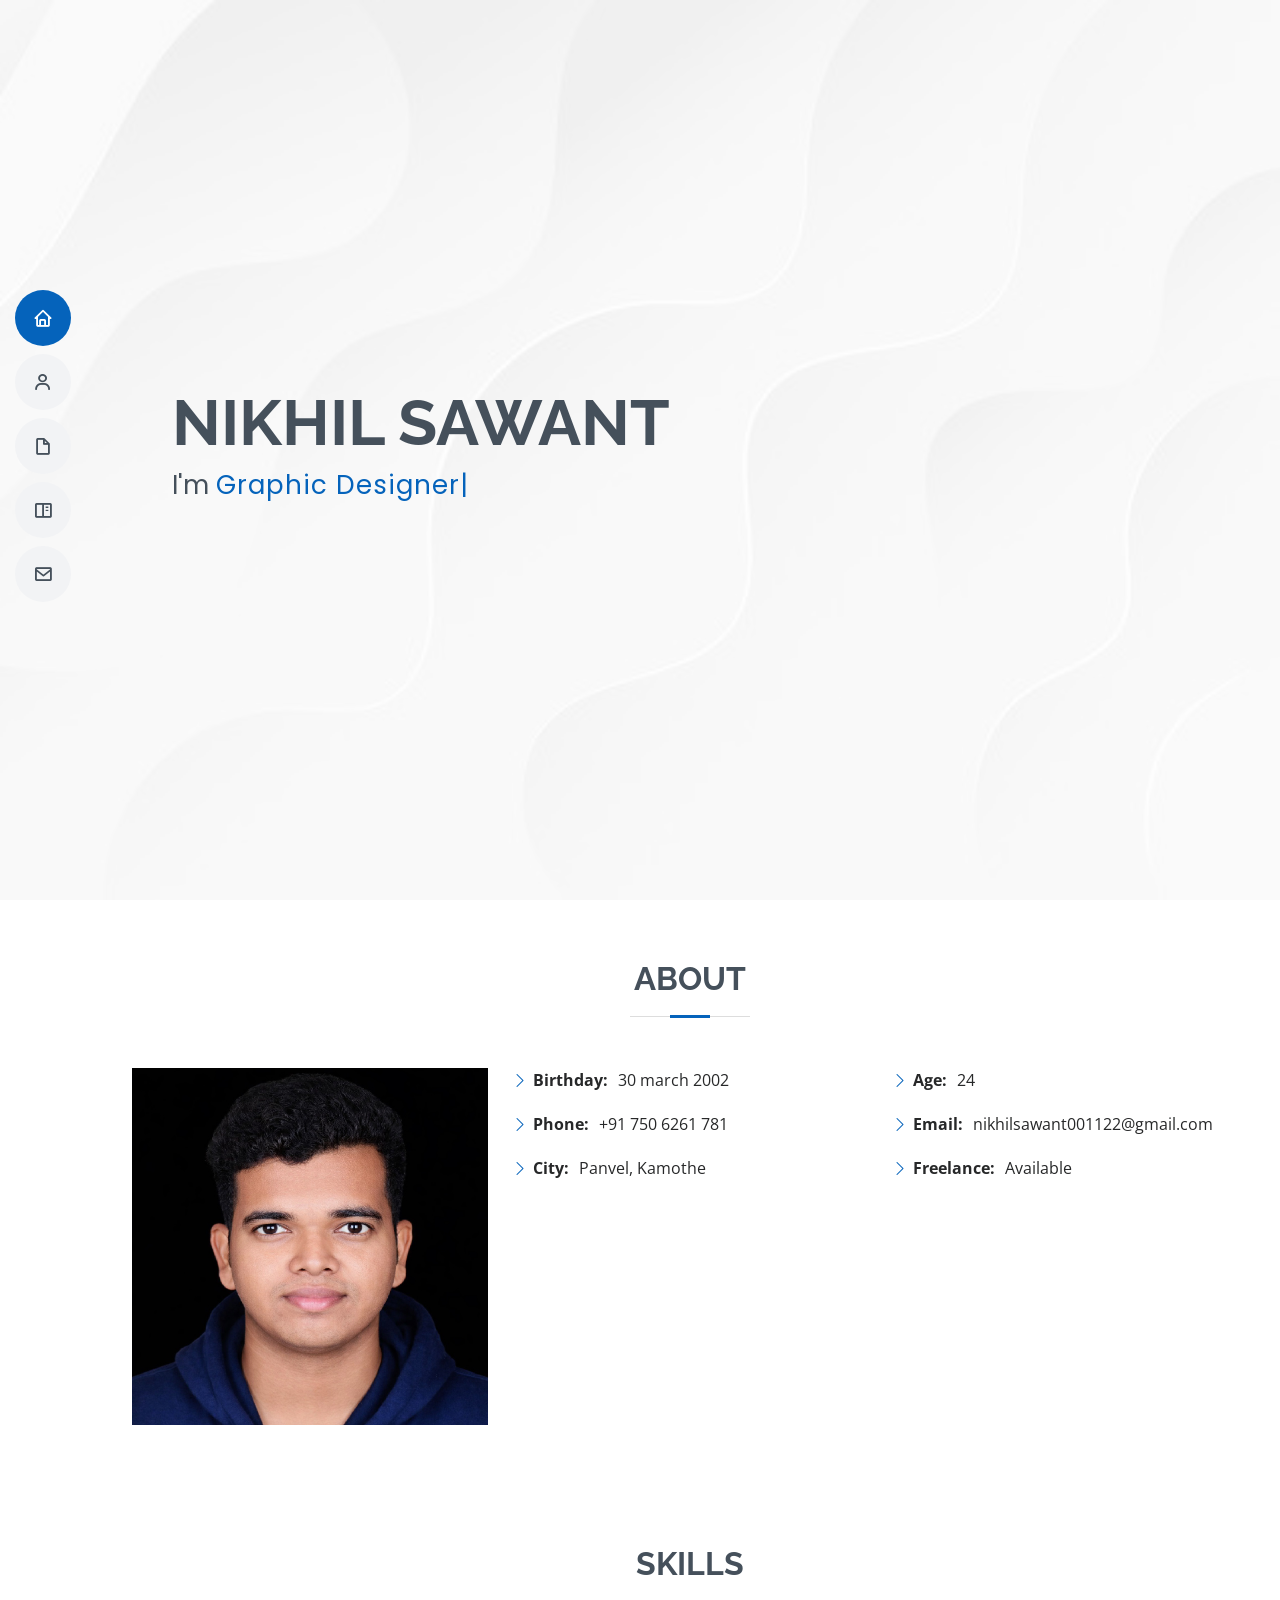
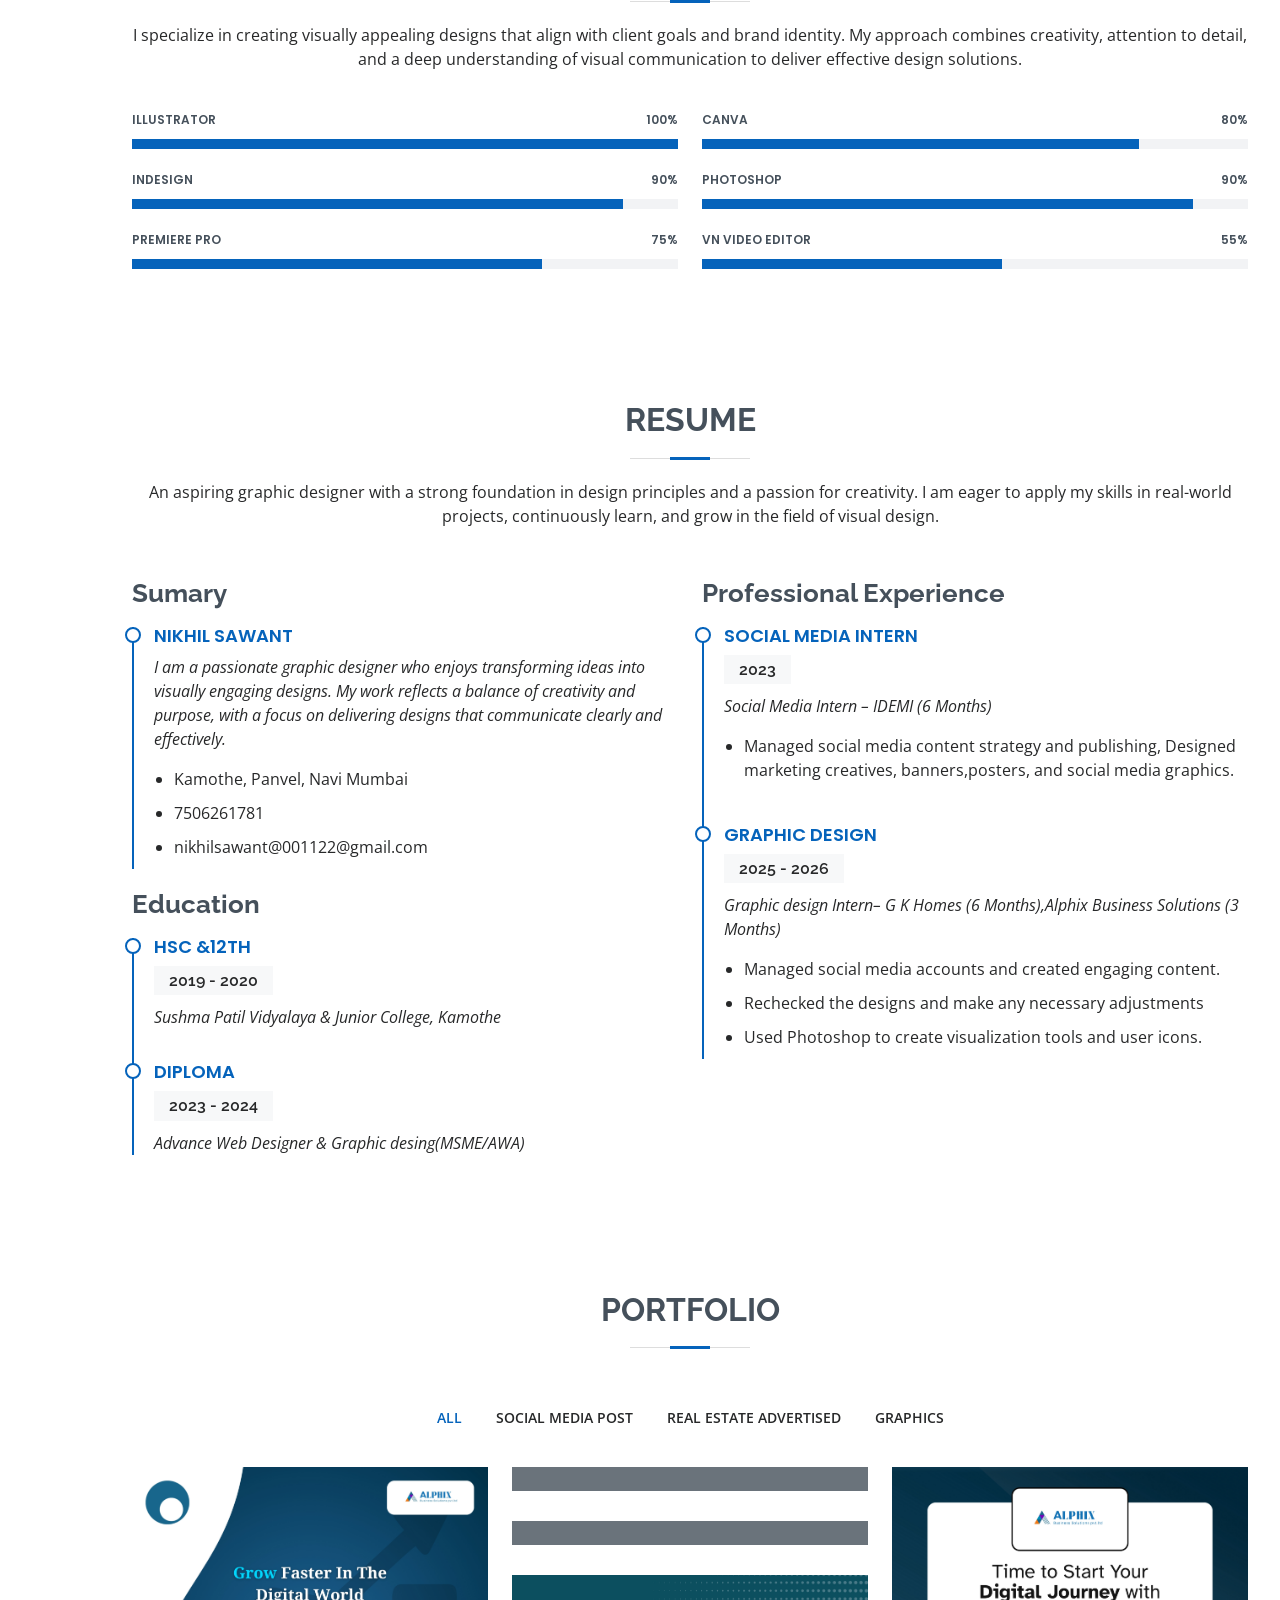
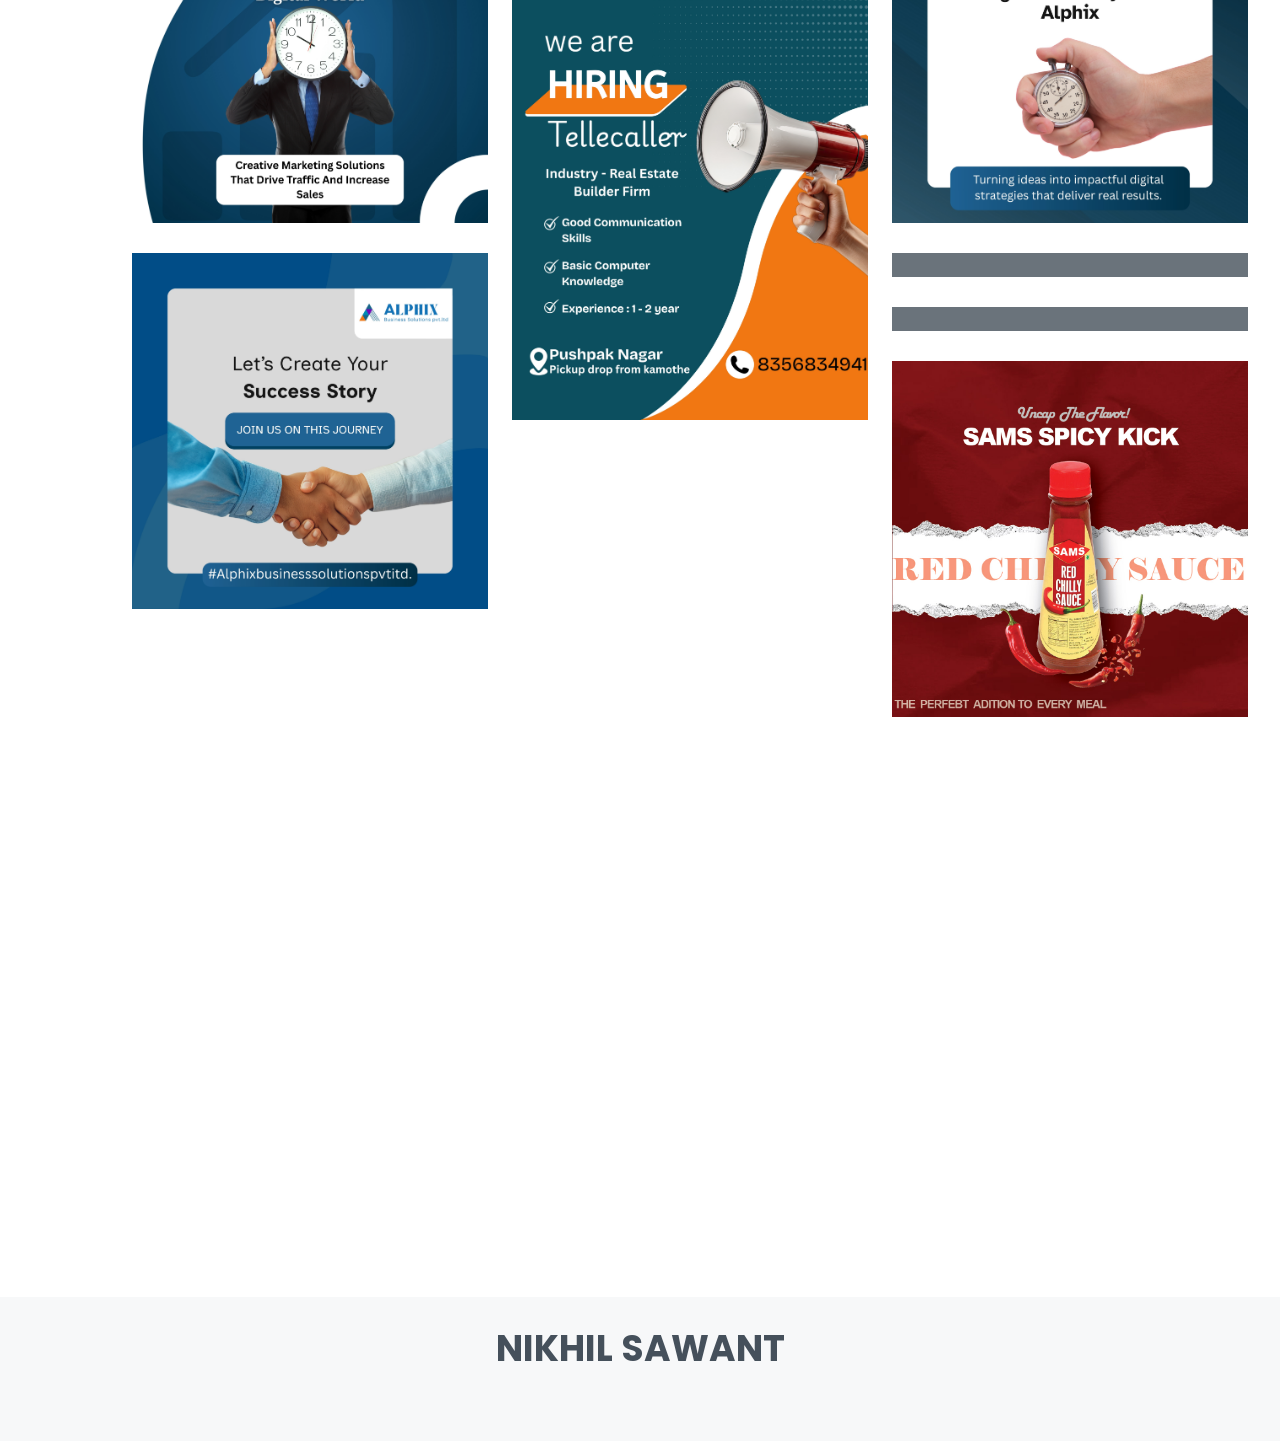
==== index.html @ 15b5108e "Initial commit via Netlify" ====
<!DOCTYPE html>
<html lang="en">

<head>
  <meta charset="utf-8">
  <meta content="width=device-width, initial-scale=1.0" name="viewport">

  <title>MyResume</title>
  <meta content="" name="description">
  <meta content="" name="keywords">

  <!-- Favicons -->
  <link href="assets/img/images (1).png" rel="icon">
  <link href="assets/img/images (1).png" rel="apple-touch-icon">

  <!-- Google Fonts -->
  <link href="https://fonts.googleapis.com/css?family=Open+Sans:300,300i,400,400i,600,600i,700,700i|Raleway:300,300i,400,400i,500,500i,600,600i,700,700i|Poppins:300,300i,400,400i,500,500i,600,600i,700,700i" rel="stylesheet">

  <!-- Vendor CSS Files -->
  <link href="assets/vendor/aos/aos.css" rel="stylesheet">
  <link href="assets/vendor/bootstrap/css/bootstrap.min.css" rel="stylesheet">
  <link href="assets/vendor/bootstrap-icons/bootstrap-icons.css" rel="stylesheet">
  <link href="assets/vendor/boxicons/css/boxicons.min.css" rel="stylesheet">
  <link href="assets/vendor/glightbox/css/glightbox.min.css" rel="stylesheet">
  <link href="assets/vendor/swiper/swiper-bundle.min.css" rel="stylesheet">

  <!-- Template Main CSS File -->
  <link href="assets/css/style.css" rel="stylesheet">

  <!-- =======================================================
  * Template Name: MyResume
  * Updated: Mar 10 2023 with Bootstrap v5.2.3
  * Template URL: https://bootstrapmade.com/free-html-bootstrap-template-my-resume/
  * Author: BootstrapMade.com
  * License: https://bootstrapmade.com/license/
  ======================================================== -->
</head>

<body>

  <!-- ======= Mobile nav toggle button ======= -->
  <!-- <button type="button" class="mobile-nav-toggle d-xl-none"><i class="bi bi-list mobile-nav-toggle"></i></button> -->
  <i class="bi bi-list mobile-nav-toggle d-lg-none"></i>
  <!-- ======= Header ======= -->
  <header id="header" class="d-flex flex-column justify-content-center">

    <nav id="navbar" class="navbar nav-menu">
      <ul>
        <li><a href="#hero" class="nav-link scrollto active"><i class="bx bx-home"></i> <span>Home</span></a></li>
        <li><a href="#about" class="nav-link scrollto"><i class="bx bx-user"></i> <span>About</span></a></li>
        <li><a href="#resume" class="nav-link scrollto"><i class="bx bx-file-blank"></i> <span>Resume</span></a></li>
        <li><a href="#portfolio" class="nav-link scrollto"><i class="bx bx-book-content"></i> <span>Portfolio</span></a></li>
        <!--li><a href="#services" class="nav-link scrollto"><i class="bx bx-server"></i> <span>Services</span></a></li-->
        <li><a href="#contact" class="nav-link scrollto"><i class="bx bx-envelope"></i> <span>Contact</span></a></li>
      </ul>
    </nav><!-- .nav-menu -->

  </header><!-- End Header -->

  <!-- ======= Hero Section ======= -->
  <section id="hero" class="d-flex flex-column justify-content-center">
    <div class="container" data-aos="zoom-in" data-aos-delay="100">
      <h1>NIKHIL SAWANT</h1>
      <p>I'm <span class="typed" data-typed-items="Graphic Designer,Freelancer,"></span></p>
      <!--div class="social-links">
        <a href="#" class="twitter"><i class="bx bxl-twitter"></i></a>
        <a href="#" class="facebook"><i class="bx bxl-facebook"></i></a>
        <a href="#" class="instagram"><i class="bx bxl-instagram"></i></a>
        <a href="#" class="google-plus"><i class="bx bxl-skype"></i></a>
        <a href="#" class="linkedin"><i class="bx bxl-linkedin"></i></a>
      </div-->
    </div>
  </section><!-- End Hero -->

  <main id="main">











    <!-- ======= About Section ======= -->
    <section id="about" class="about">
      <div class="container" data-aos="fade-up">

        <div class="section-title">
          <h2>About</h2>
          <!--p>Magnam dolores commodi suscipit. Necessitatibus eius consequatur ex aliquid fuga eum quidem. Sit sint consectetur velit. Quisquam quos quisquam cupiditate. Et nemo qui impedit suscipit alias ea. Quia fugiat sit in iste officiis commodi quidem hic quas.</p-->
        </div>

        <div class="row">
          <div class="col-lg-4">
            <img src="assets/img/profile_img-01.jpg" class="img-fluid" alt="">
          </div>
          <div class="col-lg-8 pt-4 pt-lg-0 content">
            <!--h3>UI/UX Designer &amp; Web Developer.</h3-->
            <!--p class="fst-italic">
              Lorem ipsum dolor sit amet, consectetur adipiscing elit, sed do eiusmod tempor incididunt ut labore et dolore
              magna aliqua.
            </p-->
            <div class="row">
              <div class="col-lg-6">
                <ul>
                  <li><i class="bi bi-chevron-right"></i> <strong>Birthday:</strong> <span>30 march 2002</span></li>
                  <!--li><i class="bi bi-chevron-right"></i> <strong>Website:</strong> <span>www.example.com</span></li-->
                  <li><i class="bi bi-chevron-right"></i> <strong>Phone:</strong> <span>+91 750 6261 781</span></li>
                  <li><i class="bi bi-chevron-right"></i> <strong>City:</strong> <span>Panvel, Kamothe</span></li>
                </ul>
              </div>
              <div class="col-lg-6">
                <ul>
                  <li><i class="bi bi-chevron-right"></i> <strong>Age:</strong> <span>24</span></li>
                  <!--li><i class="bi bi-chevron-right"></i> <strong>Degree:</strong> <span>Master</span></li-->
                  <li><i class="bi bi-chevron-right"></i> <strong>Email:</strong> <span>nikhilsawant001122@gmail.com</span></li>
                  <li><i class="bi bi-chevron-right"></i> <strong>Freelance:</strong> <span>Available</span></li>
                </ul>
              </div>
            </div>
            <!--p>
              Officiis eligendi itaque labore et dolorum mollitia officiis optio vero. Quisquam sunt adipisci omnis et ut. Nulla accusantium dolor incidunt officia tempore. Et eius omnis.
              Cupiditate ut dicta maxime officiis quidem quia. Sed et consectetur qui quia repellendus itaque neque. Aliquid amet quidem ut quaerat cupiditate. Ab et eum qui repellendus omnis culpa magni laudantium dolores.
            </p-->
          </div>
        </div>

      </div>
    </section><!-- End About Section -->









    <!-- ======= Facts Section ======= -->
    <!--section id="facts" class="facts">
      <div class="container" data-aos="fade-up">

        <div class="section-title">
          <h2>Facts</h2>
          <p>Magnam dolores commodi suscipit. Necessitatibus eius consequatur ex aliquid fuga eum quidem. Sit sint consectetur velit. Quisquam quos quisquam cupiditate. Et nemo qui impedit suscipit alias ea. Quia fugiat sit in iste officiis commodi quidem hic quas.</p>
        </div>

        <div class="row">

          <div class="col-lg-3 col-md-6">
            <div class="count-box">
              <i class="bi bi-emoji-smile"></i>
              <span data-purecounter-start="0" data-purecounter-end="232" data-purecounter-duration="1" class="purecounter"></span>
              <p>Happy Clients</p>
            </div>
          </div>

          <div class="col-lg-3 col-md-6 mt-5 mt-md-0">
            <div class="count-box">
              <i class="bi bi-journal-richtext"></i>
              <span data-purecounter-start="0" data-purecounter-end="521" data-purecounter-duration="1" class="purecounter"></span>
              <p>Projects</p>
            </div>
          </div>

          <div class="col-lg-3 col-md-6 mt-5 mt-lg-0">
            <div class="count-box">
              <i class="bi bi-headset"></i>
              <span data-purecounter-start="0" data-purecounter-end="1463" data-purecounter-duration="1" class="purecounter"></span>
              <p>Hours Of Support</p>
            </div>
          </div>

          <div class="col-lg-3 col-md-6 mt-5 mt-lg-0">
            <div class="count-box">
              <i class="bi bi-award"></i>
              <span data-purecounter-start="0" data-purecounter-end="25" data-purecounter-duration="1" class="purecounter"></span>
              <p>Awards</p>
            </div>
          </div>

        </div>

      </div>
    </section--><!-- End Facts Section -->












    <!-- ======= Skills Section ======= -->
    <section id="skills" class="skills section-bg">
      <div class="container" data-aos="fade-up">

        <div class="section-title">
          <h2>Skills</h2>
          <p>I specialize in creating visually appealing designs that align with client goals and brand identity. My approach combines creativity, attention to detail, and a deep understanding of visual communication to deliver effective design solutions.</p>
        </div>

        <div class="row skills-content">

          <div class="col-lg-6">

            <div class="progress">
              <span class="skill">Illustrator <i class="val">100%</i></span>
              <div class="progress-bar-wrap">
                <div class="progress-bar" role="progressbar" aria-valuenow="100" aria-valuemin="0" aria-valuemax="100"></div>
              </div>
            </div>

            <div class="progress">
              <span class="skill">indesign<i class="val">90%</i></span>
              <div class="progress-bar-wrap">
                <div class="progress-bar" role="progressbar" aria-valuenow="90" aria-valuemin="0" aria-valuemax="100"></div>
              </div>
            </div>

            <div class="progress">
              <span class="skill">premiere pro <i class="val">75%</i></span>
              <div class="progress-bar-wrap">
                <div class="progress-bar" role="progressbar" aria-valuenow="75" aria-valuemin="0" aria-valuemax="100"></div>
              </div>
            </div>

          </div>

          <div class="col-lg-6">

            <div class="progress">
              <span class="skill">Canva <i class="val">80%</i></span>
              <div class="progress-bar-wrap">
                <div class="progress-bar" role="progressbar" aria-valuenow="80" aria-valuemin="0" aria-valuemax="100"></div>
              </div>
            </div>

            <div class="progress">
              <span class="skill">Photoshop <i class="val">90%</i></span>
              <div class="progress-bar-wrap">
                <div class="progress-bar" role="progressbar" aria-valuenow="90" aria-valuemin="0" aria-valuemax="100"></div>
              </div>
            </div>

            <div class="progress">
              <span class="skill">VN Video editor <i class="val">55%</i></span>
              <div class="progress-bar-wrap">
                <div class="progress-bar" role="progressbar" aria-valuenow="55" aria-valuemin="0" aria-valuemax="100"></div>
              </div>
            </div>

          </div>

        </div>

      </div>
    </section><!-- End Skills Section -->












    <!-- ======= Resume Section ======= -->
    <section id="resume" class="resume">
      <div class="container" data-aos="fade-up">

        <div class="section-title">
          <h2>Resume</h2>
          <p>An aspiring graphic designer with a strong foundation in design principles and a passion for creativity. I am eager to apply my skills in real-world projects, continuously learn, and grow in the field of visual design.</p>
        </div>

        <div class="row">
          <div class="col-lg-6">
            <h3 class="resume-title">Sumary</h3>
            <div class="resume-item pb-0">
              <h4>Nikhil Sawant</h4>
              <p><em>I am a passionate graphic designer who enjoys transforming ideas into visually engaging designs. My work reflects a balance of creativity and purpose, with a focus on delivering designs that communicate clearly and effectively.</em></p>
              <ul>
                <li>Kamothe, Panvel, Navi Mumbai</li>
                <li>7506261781</li>
                <li>nikhilsawant@001122@gmail.com</li>
              </ul>
            </div>

            <h3 class="resume-title">Education</h3>
            <div class="resume-item">
              <h4>HSC &amp;12th</h4>
              <h5>2019 - 2020</h5>
              <p><em> Sushma Patil Vidyalaya & Junior College, Kamothe</em></p>
                          </div>
            <div class="resume-item">
              <h4>Diploma </h4>
              <h5>2023 - 2024</h5>
              <p><em>Advance Web Designer & Graphic desing(MSME/AWA)</em></p>
              
            </div>
          </div>


          <div class="col-lg-6">
            <h3 class="resume-title">Professional Experience</h3>
            <div class="resume-item">
              <h4>Social Media Intern</h4>
              <h5>2023</h5>
              <p><em>Social Media Intern – IDEMI (6 Months) </em></p>
              <ul>
                <li>Managed social media content strategy and publishing, Designed marketing creatives, banners,posters, and social media graphics.</li>
                
              </ul>
            </div>
            <div class="resume-item">
              <h4>Graphic Design </h4>
              <h5>2025 - 2026</h5>
              <p><em>Graphic design Intern– G K Homes (6 Months),Alphix Business Solutions (3 Months)</em></p>
              <ul>
                <li>Managed social media accounts and created engaging content.</li>
                <li>Rechecked the designs and make any necessary adjustments</li>
                <li>Used Photoshop to create visualization tools and user icons.</li>
                
              </ul>
            </div>
          </div>
        </div>

      </div>
    </section><!-- End Resume Section -->





















    <!-- ======= Portfolio Section ======= -->
    <section id="portfolio" class="portfolio section-bg">
      <div class="container" data-aos="fade-up">

        <div class="section-title">
          <h2>Portfolio</h2>
          <!--p>Magnam dolores commodi suscipit. Necessitatibus eius consequatur ex aliquid fuga eum quidem. Sit sint consectetur velit. Quisquam quos quisquam cupiditate. Et nemo qui impedit suscipit alias ea. Quia fugiat sit in iste officiis commodi quidem hic quas.</p-->
        </div>

        <div class="row">
          <div class="col-lg-12 d-flex justify-content-center" data-aos="fade-up" data-aos-delay="100">
            <ul id="portfolio-flters">
              <li data-filter="*" class="filter-active">All</li>
              <li data-filter=".filter-app">Social Media Post</li>
              <!--App = Social Media Post-->
              <li data-filter=".filter-card">Real Estate Advertised</li>
              <!--Card = Real Estate Advertised-->
              <li data-filter=".filter-web">Graphics</li>
              <!--Web = Graphics-->
            </ul>
          </div>
        </div>

        <div class="row portfolio-container" data-aos="fade-up" data-aos-delay="200">

          <div class="col-lg-4 col-md-6 portfolio-item filter-app">
            <div class="portfolio-wrap">
              <img src="assets/img/portfolio/4.jpg" class="img-fluid" alt="">
              <div class="portfolio-info">
                <h4>Social Media Post</h4>
                <p>Social Media Post</p>
                <div class="portfolio-links">
                  <a href="assets/img/portfolio/4.jpg" data-gallery="portfolioGallery" class="portfolio-lightbox" title="Social Media Post"><i class="bx bx-plus"></i></a>
                  <!--a href="portfolio-details.html" class="portfolio-details-lightbox" data-glightbox="type: external" title="Portfolio Details"><i class="bx bx-link"></i></a-->
                </div>
              </div>
            </div>
          </div>

          <div class="col-lg-4 col-md-6 portfolio-item filter-web">
            <div class="portfolio-wrap">
              <img src="assets/img/portfolio/32.jpg" class="img-fluid" alt="">
              <div class="portfolio-info">
                <h4>Graphics</h4>
                <p>Graphics</p>
                <div class="portfolio-links">
                  <a href="assets/img/portfolio/32.jpg" data-gallery="portfolioGallery" class="portfolio-lightbox" title="Web 3"><i class="bx bx-plus"></i></a>
                  <!--a href="portfolio-details.html" class="portfolio-details-lightbox" data-glightbox="type: external" title="Portfolio Details"><i class="bx bx-link"></i></a-->
                </div>
              </div>
            </div>
          </div>

          <div class="col-lg-4 col-md-6 portfolio-item filter-app">
            <div class="portfolio-wrap">
              <img src="assets/img/portfolio/11.jpg" class="img-fluid" alt="">
              <div class="portfolio-info">
                <h4>Social Media Post</h4>
                <p>Social Media Post</p>
                <div class="portfolio-links">
                  <a href="assets/img/portfolio/11.jpg" data-gallery="portfolioGallery" class="portfolio-lightbox" title="Social Media Post"><i class="bx bx-plus"></i></a>
                  <!--a href="portfolio-details.html" class="portfolio-details-lightbox" data-glightbox="type: external" title="Portfolio Details"><i class="bx bx-link"></i></a-->
                </div>
              </div>
            </div>
          </div>

          <div class="col-lg-4 col-md-6 portfolio-item filter-card">
            <div class="portfolio-wrap">
              <img src="assets/img/portfolio/1.jpg" class="img-fluid" alt="">
              <div class="portfolio-info">
                <h4>Graphics</h4>
                <p>Graphics</p>
                <div class="portfolio-links">
                  <a href="assets/img/portfolio/1.jpg" data-gallery="portfolioGallery" class="portfolio-lightbox" title="Card 2"><i class="bx bx-plus"></i></a>
                  <!--a href="portfolio-details.html" class="portfolio-details-lightbox" data-glightbox="type: external" title="Portfolio Details"><i class="bx bx-link"></i></a-->
                </div>
              </div>
            </div>
          </div>

          <div class="col-lg-4 col-md-6 portfolio-item filter-web">
            <div class="portfolio-wrap">
              <img src="assets/img/portfolio/40.jpg" class="img-fluid" alt="">
              <div class="portfolio-info">
                <h4>Graphics</h4>
                <p>Graphics</p>
                <div class="portfolio-links">
                  <a href="assets/img/portfolio/40.jpg" data-gallery="portfolioGallery" class="portfolio-lightbox" title="Web 2"><i class="bx bx-plus"></i></a>
                  <!--a href="portfolio-details.html" class="portfolio-details-lightbox" data-glightbox="type: external" title="Portfolio Details"><i class="bx bx-link"></i></a-->
                </div>
              </div>
            </div>
          </div>

          <div class="col-lg-4 col-md-6 portfolio-item filter-app">
            <div class="portfolio-wrap">
              <img src="assets/img/portfolio/9.jpg" class="img-fluid" alt="">
              <div class="portfolio-info">
                <h4>Social Media Post</h4>
                <p>Social Media Post</p>
                <div class="portfolio-links">
                  <a href="assets/img/portfolio/9.jpg" data-gallery="portfolioGallery" class="portfolio-lightbox" title="Social Media Post"><i class="bx bx-plus"></i></a>
                  <!--a href="portfolio-details.html" class="portfolio-details-lightbox" data-glightbox="type: external" title="Portfolio Details"><i class="bx bx-link"></i></a-->
                </div>
              </div>
            </div>
          </div>

          <div class="col-lg-4 col-md-6 portfolio-item filter-card">
            <div class="portfolio-wrap">
              <img src="assets/img/portfolio/28.jpg" class="img-fluid" alt="">
              <div class="portfolio-info">
                <h4>Graphics</h4>
                <p>Graphics</p>
                <div class="portfolio-links">
                  <a href="assets/img/portfolio/28.jpg" data-gallery="portfolioGallery" class="portfolio-lightbox" title="Card 1"><i class="bx bx-plus"></i></a>
                  <!--a href="portfolio-details.html" class="portfolio-details-lightbox" data-glightbox="type: external" title="Portfolio Details"><i class="bx bx-link"></i></a-->
                </div>
              </div>
            </div>
          </div>

          <div class="col-lg-4 col-md-6 portfolio-item filter-card">
            <div class="portfolio-wrap">
              <img src="assets/img/portfolio/15.jpg" class="img-fluid" alt="">
              <div class="portfolio-info">
                <h4>Graphics</h4>
                <p>Graphics</p>
                <div class="portfolio-links">
                  <a href="assets/img/portfolio/15.jpg" data-gallery="portfolioGallery" class="portfolio-lightbox" title="Card 3"><i class="bx bx-plus"></i></a>
                  <!--a href="portfolio-details.html" class="portfolio-details-lightbox" data-glightbox="type: external" title="Portfolio Details"><i class="bx bx-link"></i></a-->
                </div>
              </div>
            </div>
          </div>

          <div class="col-lg-4 col-md-6 portfolio-item filter-web">
            <div class="portfolio-wrap">
              <img src="assets/img/portfolio/1-01.jpg" class="img-fluid" alt="">
              <div class="portfolio-info">
                <h4>GraphicsGraphics</h4>
                <p>Graphics</p>
                <div class="portfolio-links">
                  <a href="assets/img/portfolio/1-01.jpg" data-gallery="portfolioGallery" class="portfolio-lightbox" title="Web 3"><i class="bx bx-plus"></i></a>
                  <!--a href="portfolio-details.html" class="portfolio-details-lightbox" data-glightbox="type: external" title="Portfolio Details"><i class="bx bx-link"></i></a-->
                </div>
              </div>
            </div>
          </div>

        </div>

      </div>
    </section><!-- End Portfolio Section -->










    <!-- ======= Services Section ======= -->
    <!--section id="services" class="services">
      <div class="container" data-aos="fade-up">

        <div class="section-title">
          <h2>Services</h2>
          <p>Magnam dolores commodi suscipit. Necessitatibus eius consequatur ex aliquid fuga eum quidem. Sit sint consectetur velit. Quisquam quos quisquam cupiditate. Et nemo qui impedit suscipit alias ea. Quia fugiat sit in iste officiis commodi quidem hic quas.</p>
        </div>

        <div class="row">

          <div class="col-lg-4 col-md-6 d-flex align-items-stretch" data-aos="zoom-in" data-aos-delay="100">
            <div class="icon-box iconbox-blue">
              <div class="icon">
                <svg width="100" height="100" viewBox="0 0 600 600" xmlns="http://www.w3.org/2000/svg">
                  <path stroke="none" stroke-width="0" fill="#f5f5f5" d="M300,521.0016835830174C376.1290562159157,517.8887921683347,466.0731472004068,529.7835943286574,510.70327084640275,468.03025145048787C554.3714126377745,407.6079735673963,508.03601936045806,328.9844924480964,491.2728898941984,256.3432110539036C474.5976632858925,184.082847569629,479.9380746630129,96.60480741107993,416.23090153303,58.64404602377083C348.86323505073057,18.502131276798302,261.93793281208167,40.57373210992963,193.5410806939664,78.93577620505333C130.42746243093433,114.334589627462,98.30271207620316,179.96522072025542,76.75703585869454,249.04625023123273C51.97151888228291,328.5150500222984,13.704378332031375,421.85034740162234,66.52175969318436,486.19268352777647C119.04800174914682,550.1803526380478,217.28368757567262,524.383925680826,300,521.0016835830174"></path>
                </svg>
                <i class="bx bxl-dribbble"></i>
              </div>
              <h4><a href="">Lorem Ipsum</a></h4>
              <p>Voluptatum deleniti atque corrupti quos dolores et quas molestias excepturi</p>
            </div>
          </div>

          <div class="col-lg-4 col-md-6 d-flex align-items-stretch mt-4 mt-md-0" data-aos="zoom-in" data-aos-delay="200">
            <div class="icon-box iconbox-orange ">
              <div class="icon">
                <svg width="100" height="100" viewBox="0 0 600 600" xmlns="http://www.w3.org/2000/svg">
                  <path stroke="none" stroke-width="0" fill="#f5f5f5" d="M300,582.0697525312426C382.5290701553225,586.8405444964366,449.9789794690241,525.3245884688669,502.5850820975895,461.55621195738473C556.606425686781,396.0723002908107,615.8543463187945,314.28637112970534,586.6730223649479,234.56875336149918C558.9533121215079,158.8439757836574,454.9685369536778,164.00468322053177,381.49747125262974,130.76875717737553C312.15926192815925,99.40240125094834,248.97055460311594,18.661163978235184,179.8680185752513,50.54337015887873C110.5421016452524,82.52863877960104,119.82277516462835,180.83849132639028,109.12597500060166,256.43424936330496C100.08760227029461,320.3096726198365,92.17705696193138,384.0621239912766,124.79988738764834,439.7174275375508C164.83382741302287,508.01625554203684,220.96474134820875,577.5009287672846,300,582.0697525312426"></path>
                </svg>
                <i class="bx bx-file"></i>
              </div>
              <h4><a href="">Sed Perspiciatis</a></h4>
              <p>Duis aute irure dolor in reprehenderit in voluptate velit esse cillum dolore</p>
            </div>
          </div>

          <div class="col-lg-4 col-md-6 d-flex align-items-stretch mt-4 mt-lg-0" data-aos="zoom-in" data-aos-delay="300">
            <div class="icon-box iconbox-pink">
              <div class="icon">
                <svg width="100" height="100" viewBox="0 0 600 600" xmlns="http://www.w3.org/2000/svg">
                  <path stroke="none" stroke-width="0" fill="#f5f5f5" d="M300,541.5067337569781C382.14930387511276,545.0595476570109,479.8736841581634,548.3450877840088,526.4010558755058,480.5488172755941C571.5218469581645,414.80211281144784,517.5187510058486,332.0715597781072,496.52539010469104,255.14436215662573C477.37192572678356,184.95920475031193,473.57363656557914,105.61284051026155,413.0603344069578,65.22779650032875C343.27470386102294,18.654635553484475,251.2091493199835,5.337323636656869,175.0934190732945,40.62881213300186C97.87086631185822,76.43348514350839,51.98124368387456,156.15599469081315,36.44837278890362,239.84606092416172C21.716077023791087,319.22268207091537,43.775223500013084,401.1760424656574,96.891909868211,461.97329694683043C147.22146801428983,519.5804099606455,223.5754009179313,538.201503339737,300,541.5067337569781"></path>
                </svg>
                <i class="bx bx-tachometer"></i>
              </div>
              <h4><a href="">Magni Dolores</a></h4>
              <p>Excepteur sint occaecat cupidatat non proident, sunt in culpa qui officia</p>
            </div>
          </div>

          <div class="col-lg-4 col-md-6 d-flex align-items-stretch mt-4" data-aos="zoom-in" data-aos-delay="100">
            <div class="icon-box iconbox-yellow">
              <div class="icon">
                <svg width="100" height="100" viewBox="0 0 600 600" xmlns="http://www.w3.org/2000/svg">
                  <path stroke="none" stroke-width="0" fill="#f5f5f5" d="M300,503.46388370962813C374.79870501325706,506.71871716319447,464.8034551963731,527.1746412648533,510.4981551193396,467.86667711651364C555.9287308511215,408.9015244558933,512.6030010748507,327.5744911775523,490.211057578863,256.5855673507754C471.097692560561,195.9906835881958,447.69079081568157,138.11976852964426,395.19560036434837,102.3242989838813C329.3053358748298,57.3949838291264,248.02791733380457,8.279543830951368,175.87071277845988,42.242879143198664C103.41431057327972,76.34704239035025,93.79494320519305,170.9812938413882,81.28167332365135,250.07896920659033C70.17666984294237,320.27484674793965,64.84698225790005,396.69656628748305,111.28512138212992,450.4950937839243C156.20124167950087,502.5303643271138,231.32542653798444,500.4755392045468,300,503.46388370962813"></path>
                </svg>
                <i class="bx bx-layer"></i>
              </div>
              <h4><a href="">Nemo Enim</a></h4>
              <p>At vero eos et accusamus et iusto odio dignissimos ducimus qui blanditiis</p>
            </div>
          </div>

          <div class="col-lg-4 col-md-6 d-flex align-items-stretch mt-4" data-aos="zoom-in" data-aos-delay="200">
            <div class="icon-box iconbox-red">
              <div class="icon">
                <svg width="100" height="100" viewBox="0 0 600 600" xmlns="http://www.w3.org/2000/svg">
                  <path stroke="none" stroke-width="0" fill="#f5f5f5" d="M300,532.3542879108572C369.38199826031484,532.3153073249985,429.10787420159085,491.63046689027357,474.5244479745417,439.17860296908856C522.8885846962883,383.3225815378663,569.1668002868075,314.3205725914397,550.7432151929288,242.7694973846089C532.6665558377875,172.5657663291529,456.2379748765914,142.6223662098291,390.3689995646985,112.34683881706744C326.66090330228417,83.06452184765237,258.84405631176094,53.51806209861945,193.32584062364296,78.48882559362697C121.61183558270385,105.82097193414197,62.805066853699245,167.19869350419734,48.57481801355237,242.6138429142374C34.843463184063346,315.3850353017275,76.69343916112496,383.4422959591041,125.22947124332185,439.3748458443577C170.7312796277747,491.8107796887764,230.57421082200815,532.3932930995766,300,532.3542879108572"></path>
                </svg>
                <i class="bx bx-slideshow"></i>
              </div>
              <h4><a href="">Dele Cardo</a></h4>
              <p>Quis consequatur saepe eligendi voluptatem consequatur dolor consequuntur</p>
            </div>
          </div>

          <div class="col-lg-4 col-md-6 d-flex align-items-stretch mt-4" data-aos="zoom-in" data-aos-delay="300">
            <div class="icon-box iconbox-teal">
              <div class="icon">
                <svg width="100" height="100" viewBox="0 0 600 600" xmlns="http://www.w3.org/2000/svg">
                  <path stroke="none" stroke-width="0" fill="#f5f5f5" d="M300,566.797414625762C385.7384707136149,576.1784315230908,478.7894351017131,552.8928747891023,531.9192734346935,484.94944893311C584.6109503024035,417.5663521118492,582.489472248146,322.67544863468447,553.9536738515405,242.03673114598146C529.1557734026468,171.96086150256528,465.24506316201064,127.66468636344209,395.9583748389544,100.7403814666027C334.2173773831606,76.7482773500951,269.4350130405921,84.62216499799875,207.1952322260088,107.2889140133804C132.92018162631612,134.33871894543012,41.79353780512637,160.00259165414826,22.644507872594943,236.69541883565114C3.319112789854554,314.0945973066697,72.72355303640163,379.243833228382,124.04198916343866,440.3218312028393C172.9286146004772,498.5055451809895,224.45579914871206,558.5317968840102,300,566.797414625762"></path>
                </svg>
                <i class="bx bx-arch"></i>
              </div>
              <h4><a href="">Divera Don</a></h4>
              <p>Modi nostrum vel laborum. Porro fugit error sit minus sapiente sit aspernatur</p>
            </div>
          </div>

        </div>

      </div>
    </section--><!-- End Services Section -->

    <!-- ======= Testimonials Section ======= -->
    <!--section id="testimonials" class="testimonials section-bg">
      <div class="container" data-aos="fade-up">

        <div class="section-title">
          <h2>Testimonials</h2>
        </div>

        <div class="testimonials-slider swiper" data-aos="fade-up" data-aos-delay="100">
          <div class="swiper-wrapper">

            <div class="swiper-slide">
              <div class="testimonial-item">
                <img src="assets/img/testimonials/testimonials-1.jpg" class="testimonial-img" alt="">
                <h3>Saul Goodman</h3>
                <h4>Ceo &amp; Founder</h4>
                <p>
                  <i class="bx bxs-quote-alt-left quote-icon-left"></i>
                  Proin iaculis purus consequat sem cure digni ssim donec porttitora entum suscipit rhoncus. Accusantium quam, ultricies eget id, aliquam eget nibh et. Maecen aliquam, risus at semper.
                  <i class="bx bxs-quote-alt-right quote-icon-right"></i>
                </p>
              </div>
            </div>< End testimonial item -->

            <!--div class="swiper-slide">
              <div class="testimonial-item">
                <img src="assets/img/testimonials/testimonials-2.jpg" class="testimonial-img" alt="">
                <h3>Sara Wilsson</h3>
                <h4>Designer</h4>
                <p>
                  <i class="bx bxs-quote-alt-left quote-icon-left"></i>
                  Export tempor illum tamen malis malis eram quae irure esse labore quem cillum quid cillum eram malis quorum velit fore eram velit sunt aliqua noster fugiat irure amet legam anim culpa.
                  <i class="bx bxs-quote-alt-right quote-icon-right"></i>
                </p>
              </div>
            </div--><!-- End testimonial item -->

            <!--div class="swiper-slide">
              <div class="testimonial-item">
                <img src="assets/img/testimonials/testimonials-3.jpg" class="testimonial-img" alt="">
                <h3>Jena Karlis</h3>
                <h4>Store Owner</h4>
                <p>
                  <i class="bx bxs-quote-alt-left quote-icon-left"></i>
                  Enim nisi quem export duis labore cillum quae magna enim sint quorum nulla quem veniam duis minim tempor labore quem eram duis noster aute amet eram fore quis sint minim.
                  <i class="bx bxs-quote-alt-right quote-icon-right"></i>
                </p>
              </div>
            </div--><!-- End testimonial item -->

            <!--div class="swiper-slide">
              <div class="testimonial-item">
                <img src="assets/img/testimonials/testimonials-4.jpg" class="testimonial-img" alt="">
                <h3>Matt Brandon</h3>
                <h4>Freelancer</h4>
                <p>
                  <i class="bx bxs-quote-alt-left quote-icon-left"></i>
                  Fugiat enim eram quae cillum dolore dolor amet nulla culpa multos export minim fugiat minim velit minim dolor enim duis veniam ipsum anim magna sunt elit fore quem dolore labore illum veniam.
                  <i class="bx bxs-quote-alt-right quote-icon-right"></i>
                </p>
              </div>
            </div--><!-- End testimonial item -->

            <!--div class="swiper-slide">
              <div class="testimonial-item">
                <img src="assets/img/testimonials/testimonials-5.jpg" class="testimonial-img" alt="">
                <h3>John Larson</h3>
                <h4>Entrepreneur</h4>
                <p>
                  <i class="bx bxs-quote-alt-left quote-icon-left"></i>
                  Quis quorum aliqua sint quem legam fore sunt eram irure aliqua veniam tempor noster veniam enim culpa labore duis sunt culpa nulla illum cillum fugiat legam esse veniam culpa fore nisi cillum quid.
                  <i class="bx bxs-quote-alt-right quote-icon-right"></i>
                </p>
              </div-->
            </div><!-- End testimonial item -->

          </div>
          <div class="swiper-pagination"></div>
        </div>

      </div>
    </section--><!-- End Testimonials Section -->

    <!-- ======= Contact Section ======= -->
    <section id="contact" class="contact">
      <div class="container" data-aos="fade-up">

        <div class="section-title">
          <h2>Contact</h2>
        </div>

        <div class="row mt-1">

          <div class="col-lg-4">
            <div class="info">
              <div class="address">
                <i class="bi bi-geo-alt"></i>
                <h4>Location:</h4>
                <p> Channel Corner, Plot No. 6, Sector 16, Kamothe, Panvel, Maharashtra 410209</p>
              </div>

              <div class="email">
                <i class="bi bi-envelope"></i>
                <h4>Email:</h4>
                <p>nikhilsawant001122@gmail.com</p>
              </div>

              <div class="phone">
                <i class="bi bi-phone"></i>
                <h4>Call:</h4>
                <p>+91 7506261781</p>
              </div>

            </div>

          </div>

          <!--div class="col-lg-8 mt-5 mt-lg-0">

            <form action="forms/contact.php" method="post" role="form" class="php-email-form">
              <div class="row">
                <div class="col-md-6 form-group">
                  <input type="text" name="name" class="form-control" id="name" placeholder="Your Name" required>
                </div>
                <div class="col-md-6 form-group mt-3 mt-md-0">
                  <input type="email" class="form-control" name="email" id="email" placeholder="Your Email" required>
                </div>
              </div>
              <div class="form-group mt-3">
                <input type="text" class="form-control" name="subject" id="subject" placeholder="Subject" required>
              </div>
              <div class="form-group mt-3">
                <textarea class="form-control" name="message" rows="5" placeholder="Message" required></textarea>
              </div>
              <div class="my-3">
                <div class="loading">Loading</div>
                <div class="error-message"></div>
                <div class="sent-message">Your message has been sent. Thank you!</div>
              </div>
              <div class="text-center"><button type="submit">Send Message</button></div>
            </form>

          </div>

        </div>

      </div-->
    </section><!-- End Contact Section -->










  </main><!-- End #main -->

  <!-- ======= Footer ======= -->
  <footer id="footer">
    <div class="container">
      <h3>NIKHIL SAWANT</h3>
      <!--p>Et aut eum quis fuga eos sunt ipsa nihil. Labore corporis magni eligendi fuga maxime saepe commodi placeat.</p-->
      <div class="social-links">
        <!--a href="#" class="twitter"><i class="bx bxl-twitter"></i></a-->
        <!--a href="#" class="facebook"><i class="bx bxl-facebook"></i></a-->
        <!--a href="#" class="instagram"><i class="bx bxl-instagram"></i></a-->
        <!--a href="#" class="google-plus"><i class="bx bxl-skype"></i></a-->
        <!--a href="#" class="linkedin"><i class="bx bxl-linkedin"></i></a-->
      </div>
      <!--div class="copyright">
        &copy; Copyright <strong><span>MyResume</span></strong>. All Rights Reserved
      </div-->
      <div class="credits">
        <!-- All the links in the footer should remain intact. -->
        <!-- You can delete the links only if you purchased the pro version. -->
        <!-- Licensing information: [license-url] -->
        <!-- Purchase the pro version with working PHP/AJAX contact form: https://bootstrapmade.com/free-html-bootstrap-template-my-resume/ -->
        <!--a href="https://bootstrapmade.com/">BootstrapMade</a-->
      </div>
    </div>
  </footer><!-- End Footer -->

  <div id="preloader"></div>
  <a href="#" class="back-to-top d-flex align-items-center justify-content-center"><i class="bi bi-arrow-up-short"></i></a>

  <!-- Vendor JS Files -->
  <script src="assets/vendor/purecounter/purecounter_vanilla.js"></script>
  <script src="assets/vendor/aos/aos.js"></script>
  <script src="assets/vendor/bootstrap/js/bootstrap.bundle.min.js"></script>
  <script src="assets/vendor/glightbox/js/glightbox.min.js"></script>
  <script src="assets/vendor/isotope-layout/isotope.pkgd.min.js"></script>
  <script src="assets/vendor/swiper/swiper-bundle.min.js"></script>
  <script src="assets/vendor/typed.js/typed.min.js"></script>
  <script src="assets/vendor/waypoints/noframework.waypoints.js"></script>
  <script src="assets/vendor/php-email-form/validate.js"></script>

  <!-- Template Main JS File -->
  <script src="assets/js/main.js"></script>

</body>

</html>
---- assets/css/style.css ----
/**
* Template Name: MyResume
* Updated: Mar 10 2023 with Bootstrap v5.2.3
* Template URL: https://bootstrapmade.com/free-html-bootstrap-template-my-resume/
* Author: BootstrapMade.com
* License: https://bootstrapmade.com/license/
*/

/*--------------------------------------------------------------
# General
--------------------------------------------------------------*/
body {
  font-family: "Open Sans", sans-serif;
  color: #272829;
}



a {
  color: #0563bb;
  text-decoration: none;
}

a:hover {
  color: #067ded;
  text-decoration: none;
}

h1,
h2,
h3,
h4,
h5,
h6 {
  font-family: "Raleway", sans-serif;
}

/*--------------------------------------------------------------
# Back to top button
--------------------------------------------------------------*/
.back-to-top {
  position: fixed;
  visibility: hidden;
  opacity: 0;
  right: 15px;
  bottom: 15px;
  z-index: 996;
  background: #0563bb;
  width: 40px;
  height: 40px;
  border-radius: 50px;
  transition: all 0.4s;
}

.back-to-top i {
  font-size: 28px;
  color: #fff;
  line-height: 0;
}

.back-to-top:hover {
  background: #0678e3;
  color: #fff;
}

.back-to-top.active {
  visibility: visible;
  opacity: 1;
}

/*--------------------------------------------------------------
# Preloader
--------------------------------------------------------------*/
#preloader {
  position: fixed;
  top: 0;
  left: 0;
  right: 0;
  bottom: 0;
  z-index: 9999;
  overflow: hidden;
  background: #fff;
}

#preloader:before {
  content: "";
  position: fixed;
  top: calc(50% - 30px);
  left: calc(50% - 30px);
  border: 6px solid #0563bb;
  border-top-color: #fff;
  border-bottom-color: #fff;
  border-radius: 50%;
  width: 60px;
  height: 60px;
  animation: animate-preloader 1s linear infinite;
}

@keyframes animate-preloader {
  0% {
    transform: rotate(0deg);
  }

  100% {
    transform: rotate(360deg);
  }
}

/*--------------------------------------------------------------
# Disable aos animation delay on mobile devices
--------------------------------------------------------------*/
@media screen and (max-width: 768px) {
  [data-aos-delay] {
    transition-delay: 0 !important;
  }
}

/*--------------------------------------------------------------
# Header
--------------------------------------------------------------*/
#header {
  position: fixed;
  top: 0;
  left: 0;
  bottom: 0;
  z-index: 9997;
  transition: all 0.5s;
  padding: 15px;
  overflow-y: auto;
}

@media (max-width: 991px) {
  #header {
    width: 300px;
    background: #fff;
    border-right: 1px solid #e6e9ec;
    left: -300px;
  }
}

@media (min-width: 991px) {
  #main {
    margin-left: 100px;
  }
}

/*--------------------------------------------------------------
# Navigation Menu
--------------------------------------------------------------*/
/**
* Desktop Navigation 
*/
.nav-menu {
  padding: 0;
  display: block;
}

.nav-menu * {
  margin: 0;
  padding: 0;
  list-style: none;
}

.nav-menu>ul>li {
  position: relative;
  white-space: nowrap;
}

.nav-menu a,
.nav-menu a:focus {
  display: flex;
  align-items: center;
  color: #45505b;
  padding: 10px 18px;
  margin-bottom: 8px;
  transition: 0.3s;
  font-size: 15px;
  border-radius: 50px;
  background: #f2f3f5;
  height: 56px;
  width: 100%;
  overflow: hidden;
  transition: 0.3s;
}

.nav-menu a i,
.nav-menu a:focus i {
  font-size: 20px;
}

.nav-menu a span,
.nav-menu a:focus span {
  padding: 0 5px 0 7px;
  color: #45505b;
}

@media (min-width: 992px) {

  .nav-menu a,
  .nav-menu a:focus {
    width: 56px;
  }

  .nav-menu a span,
  .nav-menu a:focus span {
    display: none;
    color: #fff;
  }
}

.nav-menu a:hover,
.nav-menu .active,
.nav-menu .active:focus,
.nav-menu li:hover>a {
  color: #fff;
  background: #0563bb;
}

.nav-menu a:hover span,
.nav-menu .active span,
.nav-menu .active:focus span,
.nav-menu li:hover>a span {
  color: #fff;
}

.nav-menu a:hover,
.nav-menu li:hover>a {
  width: 100%;
  color: #fff;
}

.nav-menu a:hover span,
.nav-menu li:hover>a span {
  display: block;
}

/**
* Mobile Navigation 
*/
.mobile-nav-toggle {
  position: fixed;
  right: 10px;
  top: 10px;
  z-index: 9998;
  border: 0;
  background: none;
  font-size: 28px;
  transition: all 0.4s;
  outline: none !important;
  line-height: 0;
  cursor: pointer;
  border-radius: 50px;
  padding: 5px;
}

.mobile-nav-toggle i {
  color: #45505b;
}

.mobile-nav-active {
  overflow: hidden;
}

.mobile-nav-active #header {
  left: 0;
}

.mobile-nav-active .mobile-nav-toggle {
  color: #fff;
  background-color: #0563bb;
}

/*--------------------------------------------------------------
# Hero Section
--------------------------------------------------------------*/
#hero {
  width: 100%;
  height: 100vh;
  background: url("../img/bg.jpg") top right no-repeat;
  background-size: cover;
  position: relative;
}

@media (min-width: 992px) {
  #hero {
    padding-left: 160px;
  }
}

#hero:before {
  content: "";
  background: rgba(255, 255, 255, 0.8);
  position: absolute;
  bottom: 0;
  top: 0;
  left: 0;
  right: 0;
}

#hero h1 {
  margin: 0;
  font-size: 64px;
  font-weight: 700;
  line-height: 56px;
  color: #45505b;
}

#hero p {
  color: #45505b;
  margin: 15px 0 0 0;
  font-size: 26px;
  font-family: "Poppins", sans-serif;
}

#hero p span {
  color: #0563bb;
  letter-spacing: 1px;
}

#hero .social-links {
  margin-top: 30px;
}

#hero .social-links a {
  font-size: 24px;
  display: inline-block;
  color: #45505b;
  line-height: 1;
  margin-right: 20px;
  transition: 0.3s;
}

#hero .social-links a:hover {
  color: #0563bb;
}

@media (max-width: 992px) {
  #hero {
    text-align: center;
  }

  #hero h1 {
    font-size: 32px;
    line-height: 36px;
  }

  #hero p {
    margin-top: 10px;
    font-size: 20px;
    line-height: 24px;
  }
}

/*--------------------------------------------------------------
# Sections General
--------------------------------------------------------------*/
section {
  padding: 60px 0;
  overflow: hidden;
}

.section-title {
  text-align: center;
  padding-bottom: 30px;
}

.section-title h2 {
  font-size: 32px;
  font-weight: bold;
  text-transform: uppercase;
  margin-bottom: 20px;
  padding-bottom: 20px;
  position: relative;
  color: #45505b;
}

.section-title h2::before {
  content: "";
  position: absolute;
  display: block;
  width: 120px;
  height: 1px;
  background: #ddd;
  bottom: 1px;
  left: calc(50% - 60px);
}

.section-title h2::after {
  content: "";
  position: absolute;
  display: block;
  width: 40px;
  height: 3px;
  background: #0563bb;
  bottom: 0;
  left: calc(50% - 20px);
}

.section-title p {
  margin-bottom: 0;
}

/*--------------------------------------------------------------
# About
--------------------------------------------------------------*/
.about .content h3 {
  font-weight: 700;
  font-size: 26px;
  color: #728394;
}

.about .content ul {
  list-style: none;
  padding: 0;
}

.about .content ul li {
  margin-bottom: 20px;
  display: flex;
  align-items: center;
}

.about .content ul strong {
  margin-right: 10px;
}

.about .content ul i {
  font-size: 16px;
  margin-right: 5px;
  color: #0563bb;
  line-height: 0;
}

.about .content p:last-child {
  margin-bottom: 0;
}

/*--------------------------------------------------------------
# Facts
--------------------------------------------------------------*/
.facts .count-box {
  padding: 30px 30px 25px 30px;
  margin-top: 30px;
  width: 100%;
  position: relative;
  text-align: center;
  background: #fff;
}

.facts .count-box i {
  position: absolute;
  top: -25px;
  left: 50%;
  transform: translateX(-50%);
  font-size: 24px;
  background: #0563bb;
  color: #fff;
  border-radius: 50px;
  display: inline-flex;
  align-items: center;
  justify-content: center;
  width: 48px;
  height: 48px;
}

.facts .count-box span {
  font-size: 36px;
  display: block;
  font-weight: 600;
  color: #011426;
}

.facts .count-box p {
  padding: 0;
  margin: 0;
  font-family: "Raleway", sans-serif;
  font-size: 14px;
}

/*--------------------------------------------------------------
# Akills
--------------------------------------------------------------*/
.skills .progress {
  height: 60px;
  display: block;
  background: none;
  border-radius: 0;
}

.skills .progress .skill {
  padding: 10px 0;
  margin: 0;
  text-transform: uppercase;
  display: block;
  font-weight: 600;
  font-family: "Poppins", sans-serif;
  color: #45505b;
}

.skills .progress .skill .val {
  float: right;
  font-style: normal;
}

.skills .progress-bar-wrap {
  background: #f2f3f5;
}

.skills .progress-bar {
  width: 1px;
  height: 10px;
  transition: 0.9s;
  background-color: #0563bb;
}

/*--------------------------------------------------------------
# Resume
--------------------------------------------------------------*/
.resume .resume-title {
  font-size: 26px;
  font-weight: 700;
  margin-top: 20px;
  margin-bottom: 20px;
  color: #45505b;
}

.resume .resume-item {
  padding: 0 0 20px 20px;
  margin-top: -2px;
  border-left: 2px solid #0563bb;
  position: relative;
}

.resume .resume-item h4 {
  line-height: 18px;
  font-size: 18px;
  font-weight: 600;
  text-transform: uppercase;
  font-family: "Poppins", sans-serif;
  color: #0563bb;
  margin-bottom: 10px;
}

.resume .resume-item h5 {
  font-size: 16px;
  background: #f7f8f9;
  padding: 5px 15px;
  display: inline-block;
  font-weight: 600;
  margin-bottom: 10px;
}

.resume .resume-item ul {
  padding-left: 20px;
}

.resume .resume-item ul li {
  padding-bottom: 10px;
}

.resume .resume-item:last-child {
  padding-bottom: 0;
}

.resume .resume-item::before {
  content: "";
  position: absolute;
  width: 16px;
  height: 16px;
  border-radius: 50px;
  left: -9px;
  top: 0;
  background: #fff;
  border: 2px solid #0563bb;
}

/*--------------------------------------------------------------
# Portfolio
--------------------------------------------------------------*/
.portfolio .portfolio-item {
  margin-bottom: 30px;
}

.portfolio #portfolio-flters {
  padding: 0;
  margin: 0 auto 25px auto;
  list-style: none;
  text-align: center;
  background: #fff;
  border-radius: 50px;
  padding: 2px 15px;
}

.portfolio #portfolio-flters li {
  cursor: pointer;
  display: inline-block;
  padding: 10px 15px;
  font-size: 14px;
  font-weight: 600;
  line-height: 1;
  text-transform: uppercase;
  color: #272829;
  margin-bottom: 5px;
  transition: all 0.3s ease-in-out;
}

.portfolio #portfolio-flters li:hover,
.portfolio #portfolio-flters li.filter-active {
  color: #0563bb;
}

.portfolio #portfolio-flters li:last-child {
  margin-right: 0;
}

.portfolio .portfolio-wrap {
  transition: 0.3s;
  position: relative;
  overflow: hidden;
  z-index: 1;
  background: rgba(69, 80, 91, 0.8);
}

.portfolio .portfolio-wrap::before {
  content: "";
  background: rgba(255, 255, 255, 0.7);
  position: absolute;
  left: 30px;
  right: 30px;
  top: 30px;
  bottom: 30px;
  transition: all ease-in-out 0.3s;
  z-index: 2;
  opacity: 0;
}

.portfolio .portfolio-wrap .portfolio-info {
  opacity: 0;
  position: absolute;
  top: 0;
  left: 0;
  right: 0;
  bottom: 0;
  text-align: center;
  z-index: 3;
  transition: all ease-in-out 0.3s;
  display: flex;
  flex-direction: column;
  justify-content: center;
  align-items: center;
}

.portfolio .portfolio-wrap .portfolio-info::before {
  display: block;
  content: "";
  width: 48px;
  height: 48px;
  position: absolute;
  top: 35px;
  left: 35px;
  border-top: 3px solid #d7dce1;
  border-left: 3px solid #d7dce1;
  transition: all 0.5s ease 0s;
  z-index: 9994;
}

.portfolio .portfolio-wrap .portfolio-info::after {
  display: block;
  content: "";
  width: 48px;
  height: 48px;
  position: absolute;
  bottom: 35px;
  right: 35px;
  border-bottom: 3px solid #d7dce1;
  border-right: 3px solid #d7dce1;
  transition: all 0.5s ease 0s;
  z-index: 9994;
}

.portfolio .portfolio-wrap .portfolio-info h4 {
  font-size: 20px;
  color: #45505b;
  font-weight: 600;
}

.portfolio .portfolio-wrap .portfolio-info p {
  color: #45505b;
  font-size: 14px;
  text-transform: uppercase;
  padding: 0;
  margin: 0;
}

.portfolio .portfolio-wrap .portfolio-links {
  text-align: center;
  z-index: 4;
}

.portfolio .portfolio-wrap .portfolio-links a {
  color: #45505b;
  margin: 0 2px;
  font-size: 28px;
  display: inline-block;
  transition: 0.3s;
}

.portfolio .portfolio-wrap .portfolio-links a:hover {
  color: #148af9;
}

.portfolio .portfolio-wrap:hover::before {
  top: 0;
  left: 0;
  right: 0;
  bottom: 0;
  opacity: 1;
}

.portfolio .portfolio-wrap:hover .portfolio-info {
  opacity: 1;
}

.portfolio .portfolio-wrap:hover .portfolio-info::before {
  top: 15px;
  left: 15px;
}

.portfolio .portfolio-wrap:hover .portfolio-info::after {
  bottom: 15px;
  right: 15px;
}

/*--------------------------------------------------------------
# Portfolio Details
--------------------------------------------------------------*/
.portfolio-details {
  padding-top: 40px;
}

.portfolio-details .portfolio-details-slider img {
  width: 100%;
}

.portfolio-details .portfolio-details-slider .swiper-pagination {
  margin-top: 20px;
  position: relative;
}

.portfolio-details .portfolio-details-slider .swiper-pagination .swiper-pagination-bullet {
  width: 12px;
  height: 12px;
  background-color: #fff;
  opacity: 1;
  border: 1px solid #0563bb;
}

.portfolio-details .portfolio-details-slider .swiper-pagination .swiper-pagination-bullet-active {
  background-color: #0563bb;
}

.portfolio-details .portfolio-info {
  padding: 30px;
  box-shadow: 0px 0 30px rgba(69, 80, 91, 0.08);
}

.portfolio-details .portfolio-info h3 {
  font-size: 22px;
  font-weight: 700;
  margin-bottom: 20px;
  padding-bottom: 20px;
  border-bottom: 1px solid #eee;
}

.portfolio-details .portfolio-info ul {
  list-style: none;
  padding: 0;
  font-size: 15px;
}

.portfolio-details .portfolio-info ul li+li {
  margin-top: 10px;
}

.portfolio-details .portfolio-description {
  padding-top: 30px;
}

.portfolio-details .portfolio-description h2 {
  font-size: 26px;
  font-weight: 700;
  margin-bottom: 20px;
}

.portfolio-details .portfolio-description p {
  padding: 0;
}

/*--------------------------------------------------------------
# Services
--------------------------------------------------------------*/
.services .icon-box {
  text-align: center;
  padding: 70px 20px 80px 20px;
  transition: all ease-in-out 0.3s;
  background: #fff;
  box-shadow: 0px 5px 90px 0px rgba(110, 123, 131, 0.05);
}

.services .icon-box .icon {
  margin: 0 auto;
  width: 100px;
  height: 100px;
  display: flex;
  align-items: center;
  justify-content: center;
  transition: ease-in-out 0.3s;
  position: relative;
}

.services .icon-box .icon i {
  font-size: 36px;
  transition: 0.5s;
  position: relative;
}

.services .icon-box .icon svg {
  position: absolute;
  top: 0;
  left: 0;
}

.services .icon-box .icon svg path {
  transition: 0.5s;
  fill: #f5f5f5;
}

.services .icon-box h4 {
  font-weight: 600;
  margin: 10px 0 15px 0;
  font-size: 22px;
}

.services .icon-box h4 a {
  color: #45505b;
  transition: ease-in-out 0.3s;
}

.services .icon-box p {
  line-height: 24px;
  font-size: 14px;
  margin-bottom: 0;
}

.services .icon-box:hover {
  border-color: #fff;
  box-shadow: 0px 0 35px 0 rgba(0, 0, 0, 0.08);
}

.services .iconbox-blue i {
  color: #47aeff;
}

.services .iconbox-blue:hover .icon i {
  color: #fff;
}

.services .iconbox-blue:hover .icon path {
  fill: #47aeff;
}

.services .iconbox-orange i {
  color: #ffa76e;
}

.services .iconbox-orange:hover .icon i {
  color: #fff;
}

.services .iconbox-orange:hover .icon path {
  fill: #ffa76e;
}

.services .iconbox-pink i {
  color: #e80368;
}

.services .iconbox-pink:hover .icon i {
  color: #fff;
}

.services .iconbox-pink:hover .icon path {
  fill: #e80368;
}

.services .iconbox-yellow i {
  color: #ffbb2c;
}

.services .iconbox-yellow:hover .icon i {
  color: #fff;
}

.services .iconbox-yellow:hover .icon path {
  fill: #ffbb2c;
}

.services .iconbox-red i {
  color: #ff5828;
}

.services .iconbox-red:hover .icon i {
  color: #fff;
}

.services .iconbox-red:hover .icon path {
  fill: #ff5828;
}

.services .iconbox-teal i {
  color: #11dbcf;
}

.services .iconbox-teal:hover .icon i {
  color: #fff;
}

.services .iconbox-teal:hover .icon path {
  fill: #11dbcf;
}

/*--------------------------------------------------------------
# Testimonials
--------------------------------------------------------------*/
.testimonials .section-header {
  margin-bottom: 40px;
}

.testimonials .testimonials-carousel,
.testimonials .testimonials-slider {
  overflow: hidden;
}

.testimonials .testimonial-item {
  text-align: center;
}

.testimonials .testimonial-item .testimonial-img {
  width: 120px;
  border-radius: 50%;
  border: 4px solid #fff;
  margin: 0 auto;
}

.testimonials .testimonial-item h3 {
  font-size: 20px;
  font-weight: bold;
  margin: 10px 0 5px 0;
  color: #111;
}

.testimonials .testimonial-item h4 {
  font-size: 14px;
  color: #999;
  margin: 0 0 15px 0;
}

.testimonials .testimonial-item .quote-icon-left,
.testimonials .testimonial-item .quote-icon-right {
  color: #90c8fc;
  font-size: 26px;
}

.testimonials .testimonial-item .quote-icon-left {
  display: inline-block;
  left: -5px;
  position: relative;
}

.testimonials .testimonial-item .quote-icon-right {
  display: inline-block;
  right: -5px;
  position: relative;
  top: 10px;
}

.testimonials .testimonial-item p {
  font-style: italic;
  margin: 0 auto 15px auto;
}

.testimonials .swiper-pagination {
  margin-top: 20px;
  position: relative;
}

.testimonials .swiper-pagination .swiper-pagination-bullet {
  width: 12px;
  height: 12px;
  background-color: #fff;
  opacity: 1;
  border: 1px solid #0563bb;
}

.testimonials .swiper-pagination .swiper-pagination-bullet-active {
  background-color: #0563bb;
}

@media (min-width: 992px) {
  .testimonials .testimonial-item p {
    width: 80%;
  }
}

/*--------------------------------------------------------------
# Contact
--------------------------------------------------------------*/
.contact .info {
  width: 100%;
  background: #fff;
}

.contact .info i {
  font-size: 20px;
  color: #0563bb;
  float: left;
  width: 44px;
  height: 44px;
  background: #eef7ff;
  display: flex;
  justify-content: center;
  align-items: center;
  border-radius: 50px;
  transition: all 0.3s ease-in-out;
}

.contact .info h4 {
  padding: 0 0 0 60px;
  font-size: 22px;
  font-weight: 600;
  margin-bottom: 5px;
  color: #45505b;
}

.contact .info p {
  padding: 0 0 0 60px;
  margin-bottom: 0;
  font-size: 14px;
  color: #728394;
}

.contact .info .email,
.contact .info .phone {
  margin-top: 40px;
}

.contact .info .email:hover i,
.contact .info .address:hover i,
.contact .info .phone:hover i {
  background: #0563bb;
  color: #fff;
}

.contact .php-email-form {
  width: 100%;
  background: #fff;
}

.contact .php-email-form .form-group {
  padding-bottom: 8px;
}

.contact .php-email-form .error-message {
  display: none;
  color: #fff;
  background: #ed3c0d;
  text-align: left;
  padding: 15px;
  font-weight: 600;
}

.contact .php-email-form .error-message br+br {
  margin-top: 25px;
}

.contact .php-email-form .sent-message {
  display: none;
  color: #fff;
  background: #18d26e;
  text-align: center;
  padding: 15px;
  font-weight: 600;
}

.contact .php-email-form .loading {
  display: none;
  background: #fff;
  text-align: center;
  padding: 15px;
}

.contact .php-email-form .loading:before {
  content: "";
  display: inline-block;
  border-radius: 50%;
  width: 24px;
  height: 24px;
  margin: 0 10px -6px 0;
  border: 3px solid #18d26e;
  border-top-color: #eee;
  animation: animate-loading 1s linear infinite;
}

.contact .php-email-form input,
.contact .php-email-form textarea {
  border-radius: 4px;
  box-shadow: none;
  font-size: 14px;
}

.contact .php-email-form input {
  height: 44px;
}

.contact .php-email-form textarea {
  padding: 10px 12px;
}

.contact .php-email-form button[type=submit] {
  background: #0563bb;
  border: 0;
  padding: 10px 35px;
  color: #fff;
  transition: 0.4s;
  border-radius: 50px;
}

.contact .php-email-form button[type=submit]:hover {
  background: #0678e3;
}

@keyframes animate-loading {
  0% {
    transform: rotate(0deg);
  }

  100% {
    transform: rotate(360deg);
  }
}

/*--------------------------------------------------------------
# Footer
--------------------------------------------------------------*/
#footer {
  background: #f7f8f9;
  color: #45505b;
  font-size: 14px;
  text-align: center;
  padding: 30px 0;
}

#footer h3 {
  font-size: 36px;
  font-weight: 700;
  position: relative;
  font-family: "Poppins", sans-serif;
  padding: 0;
  margin: 0 0 15px 0;
}

#footer p {
  font-size: 15;
  font-style: italic;
  padding: 0;
  margin: 0 0 40px 0;
}

#footer .social-links {
  margin: 0 0 40px 0;
}

#footer .social-links a {
  font-size: 18px;
  display: inline-block;
  background: #0563bb;
  color: #fff;
  line-height: 1;
  padding: 8px 0;
  margin-right: 4px;
  border-radius: 50%;
  text-align: center;
  width: 36px;
  height: 36px;
  transition: 0.3s;
}

#footer .social-links a:hover {
  background: #0678e3;
  color: #fff;
  text-decoration: none;
}

#footer .copyright {
  margin: 0 0 5px 0;
}

#footer .credits {
  font-size: 13px;
}
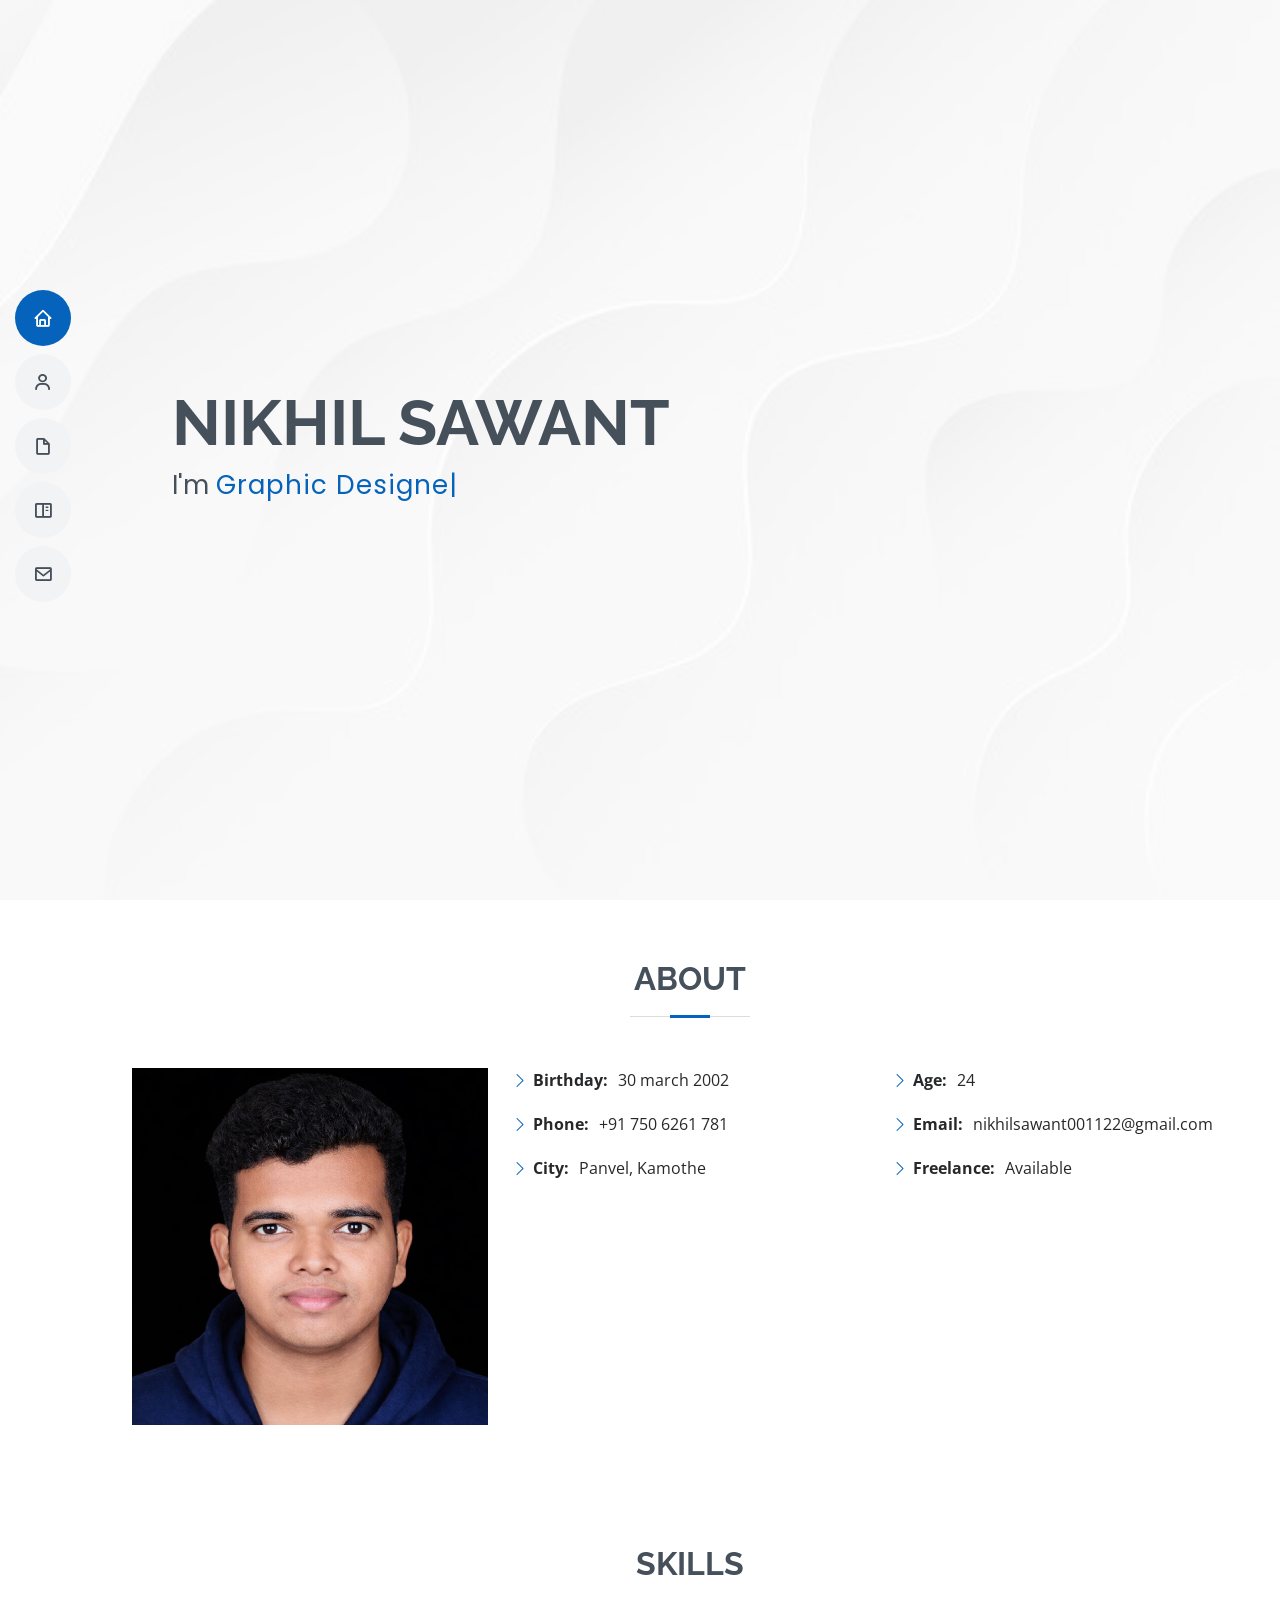
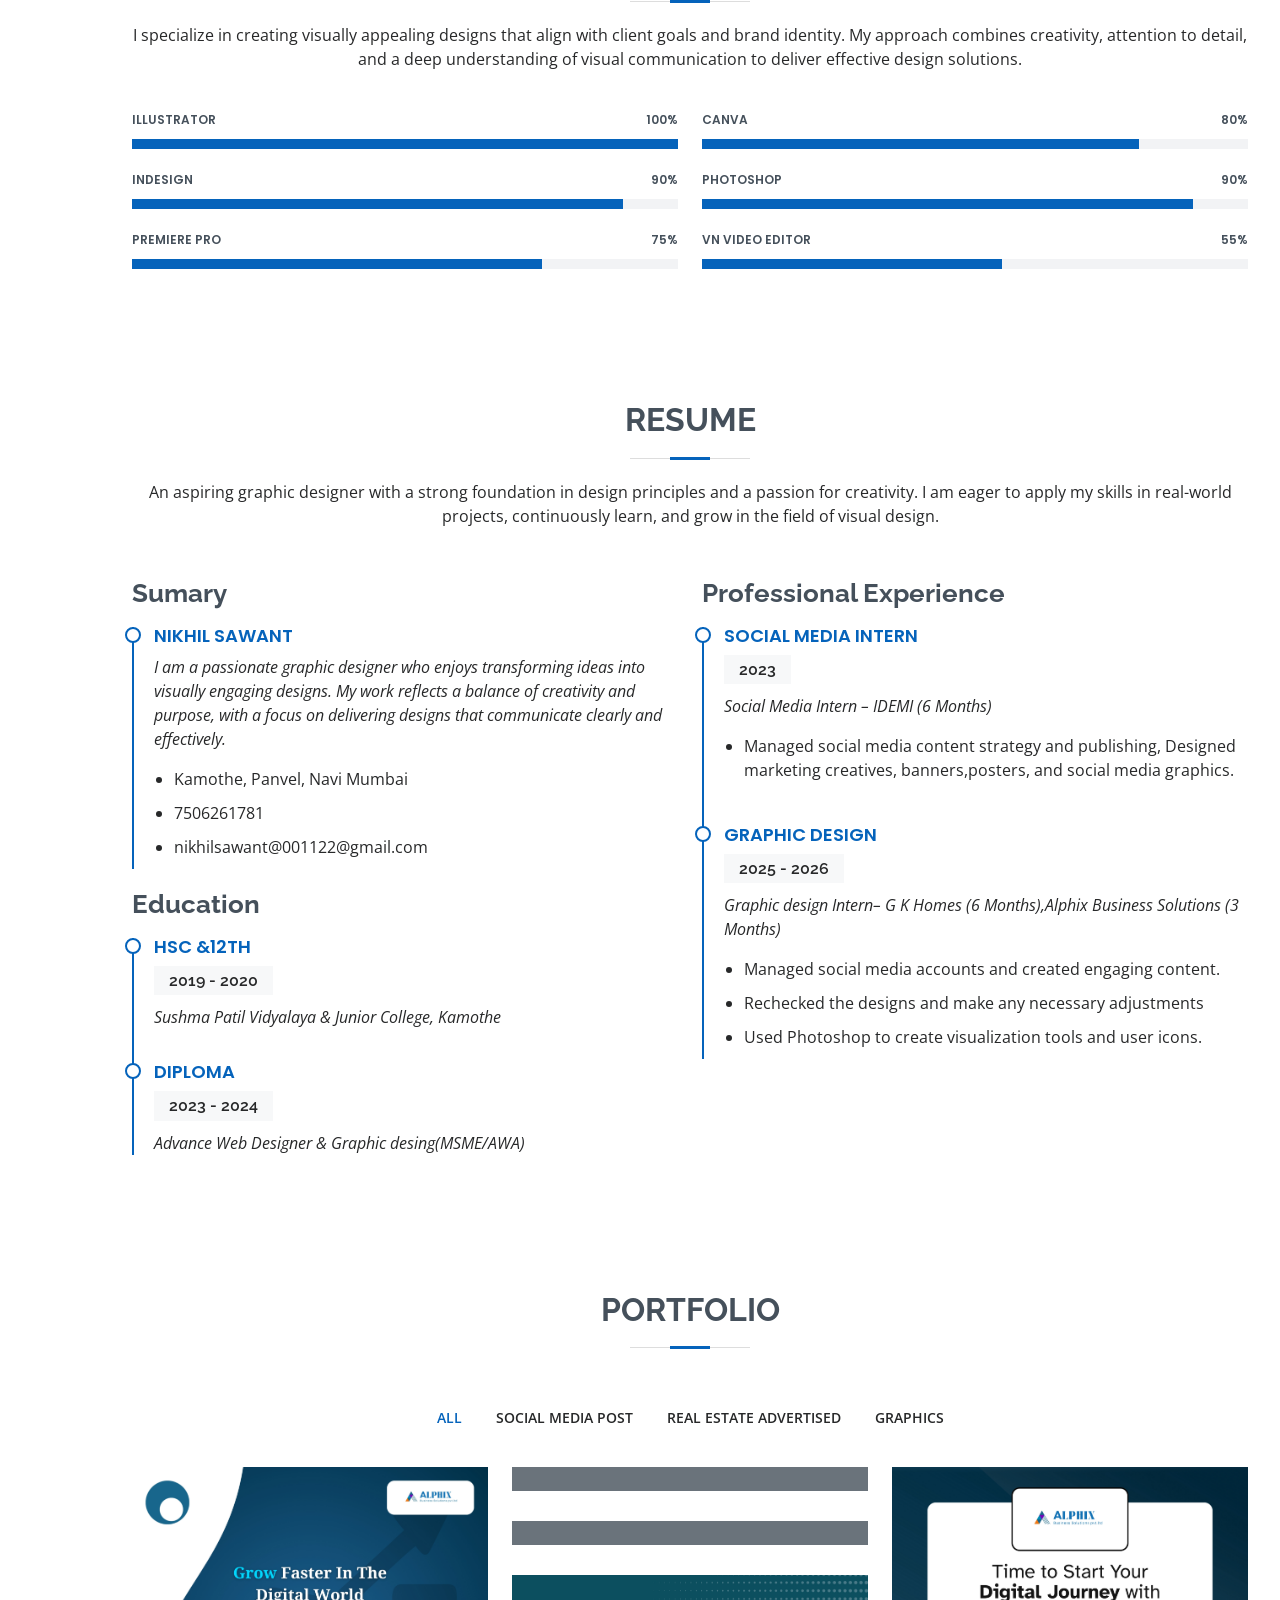
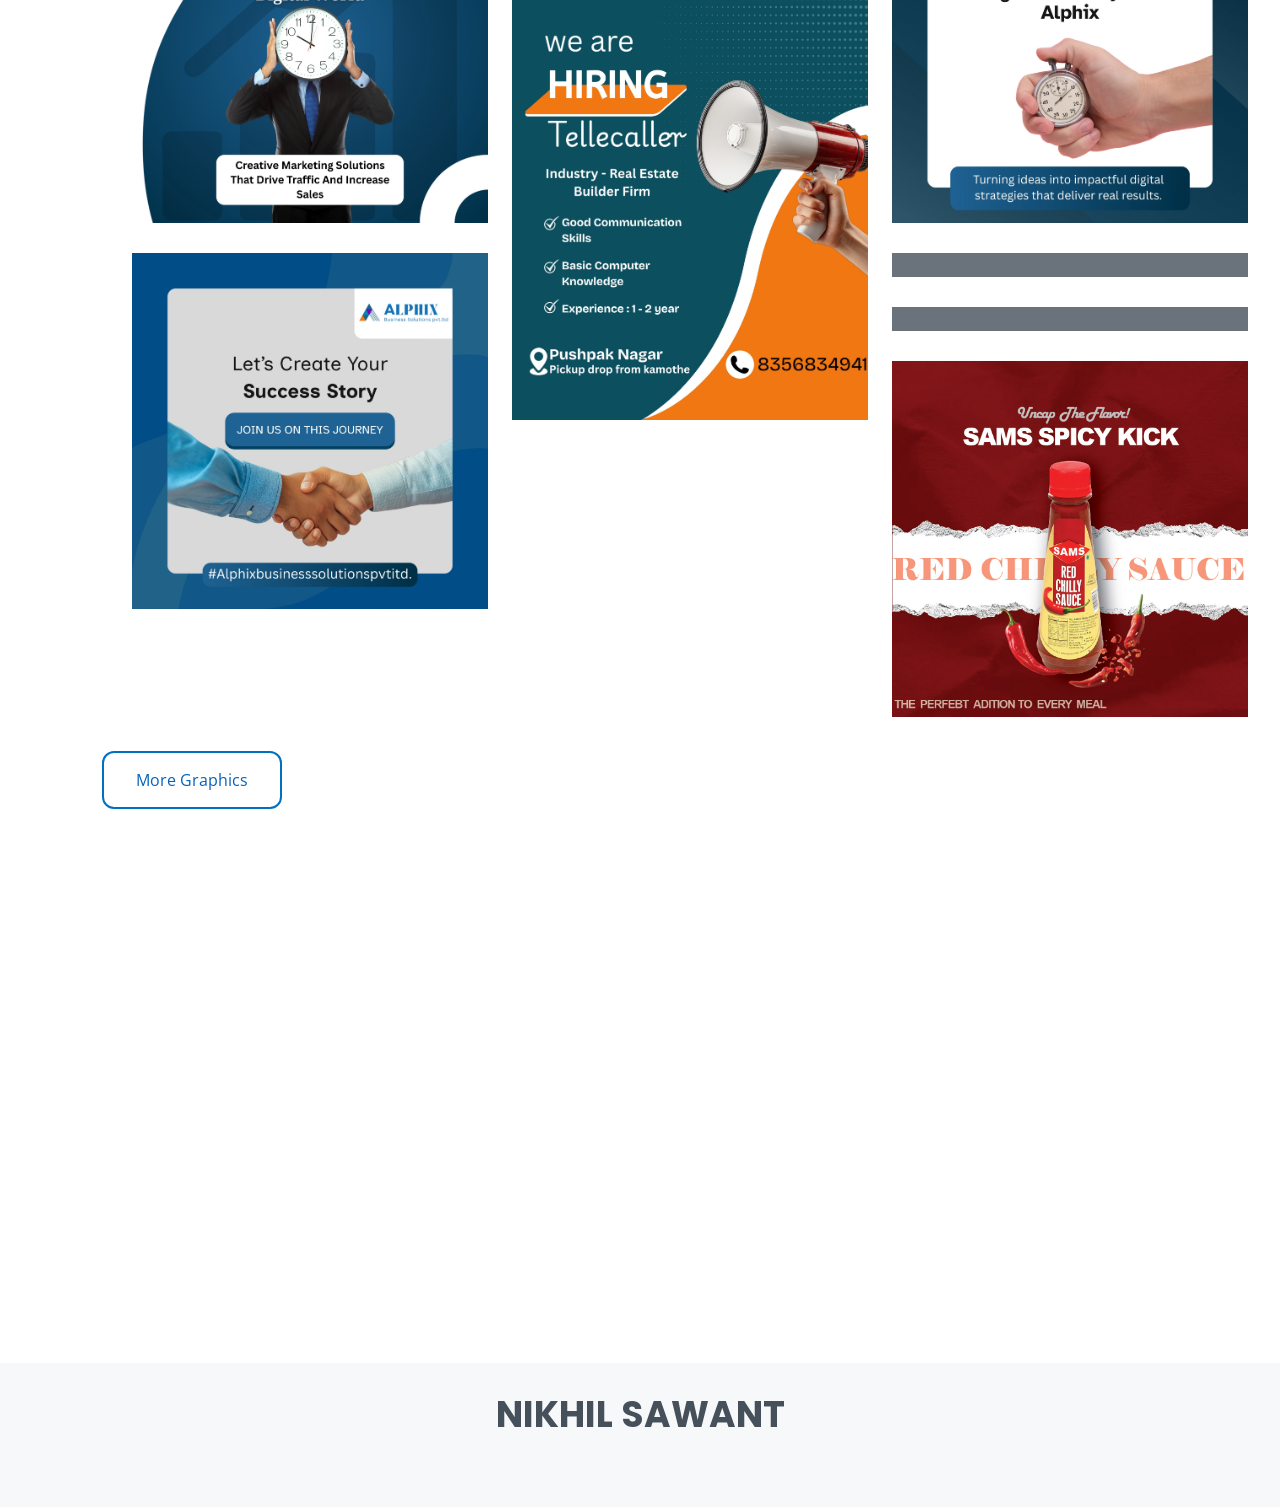
==== commit 24a85cf8: "index.html ad div for button  button - More Graphics" ====
--- a/index.html
+++ b/index.html
@@ -34,6 +34,38 @@
   * Author: BootstrapMade.com
   * License: https://bootstrapmade.com/license/
   ======================================================== -->
+  <style>
+  
+  .button {
+  border: none;
+  color: white;
+  padding: 15px 32px;
+  text-align: center;
+  text-decoration: white;
+  display: inline-block;
+  font-size: 16px;
+  margin: 4px 2px;
+  transition-duration: 0.4s;
+  cursor: pointer;
+  position: center;
+}
+
+.button1 {
+  background-color: white; 
+  color: black; 
+  border: 2px solid #0070C0;
+  border-radius: 12px;
+}
+
+.button1:hover {
+  background-color: #fcfcfc;
+  color: white;
+}
+
+
+
+</style>
+
 </head>
 
 <body>
@@ -514,6 +546,12 @@
         </div>
 
       </div>
+      <div>
+
+  <button class="button button1"><a href="https:https://drive.google.com/drive/folders/1R4wTGYbaD-_r4D_vENyUX7_kz5o2reiZ?usp=sharing">More Graphics</button>
+
+
+</div>
     </section><!-- End Portfolio Section -->
 
 
@@ -823,4 +861,4 @@
 
 </body>
 
-</html>+</html>
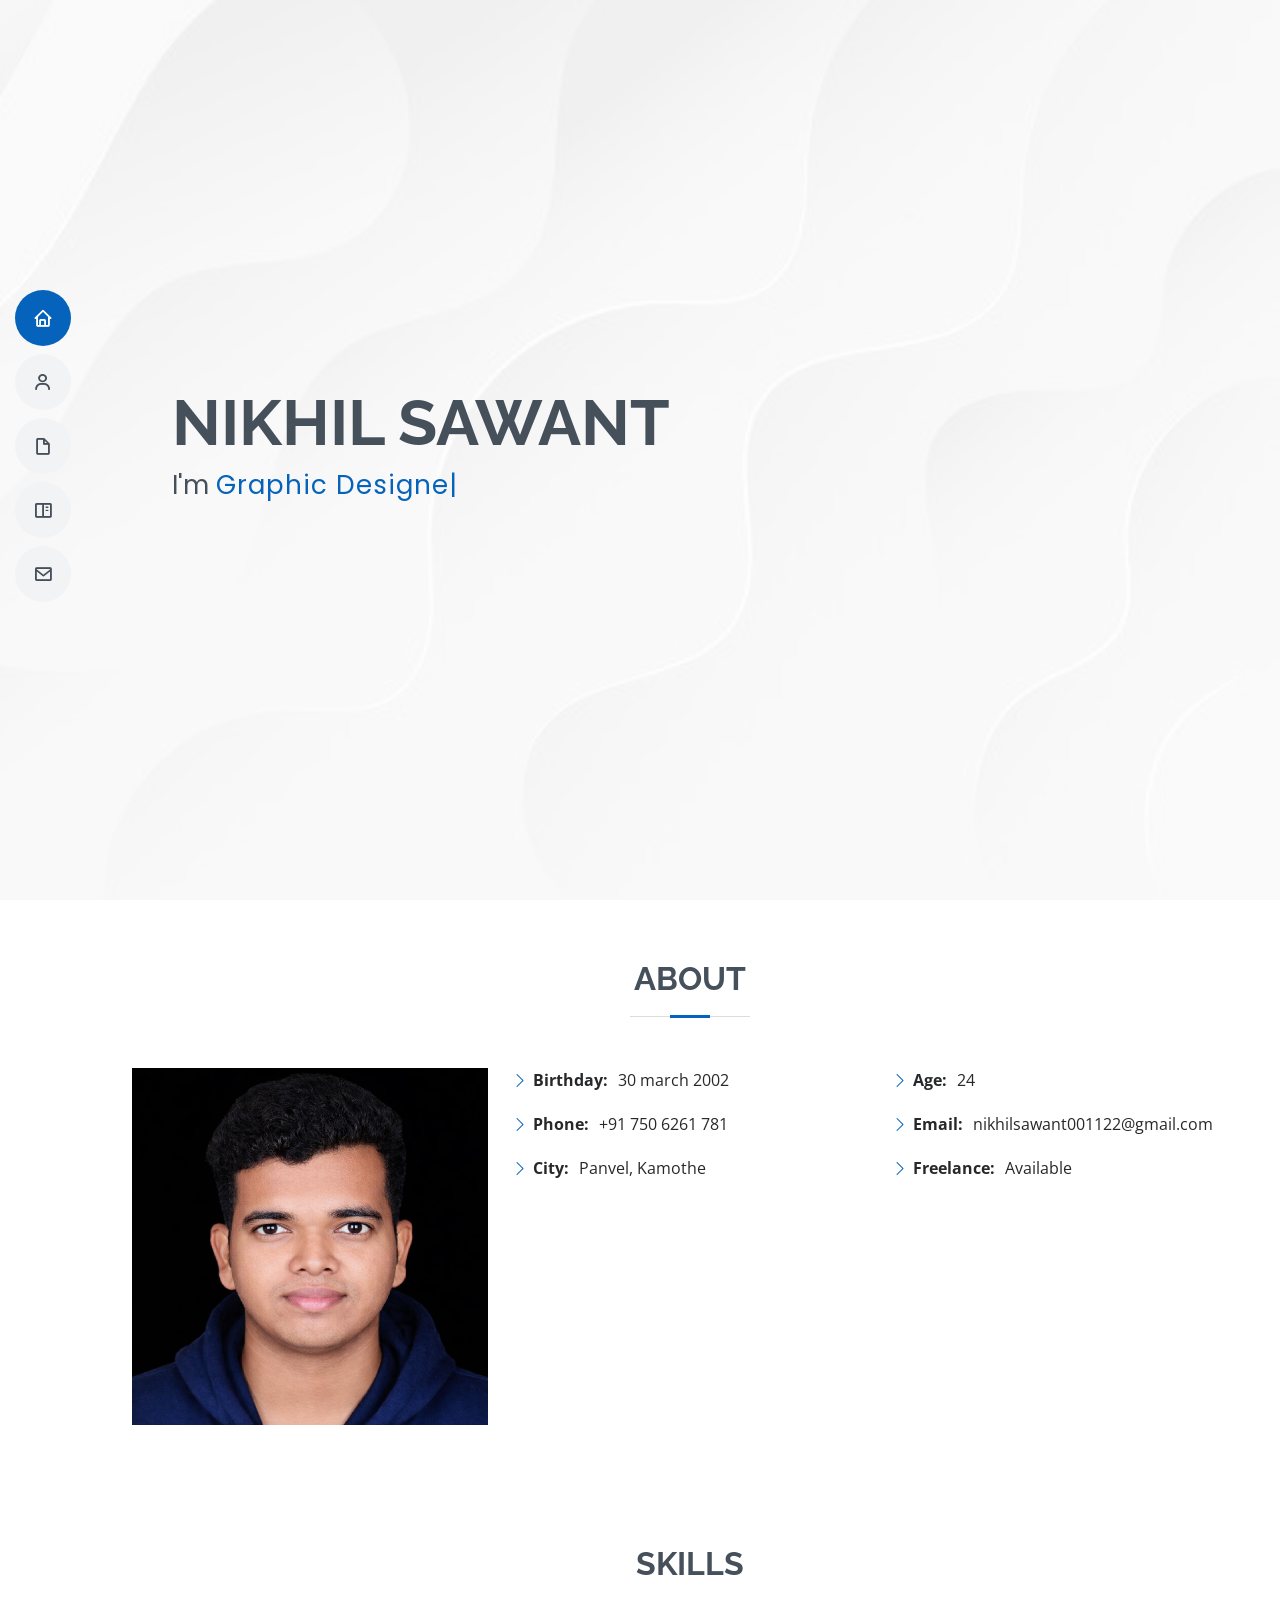
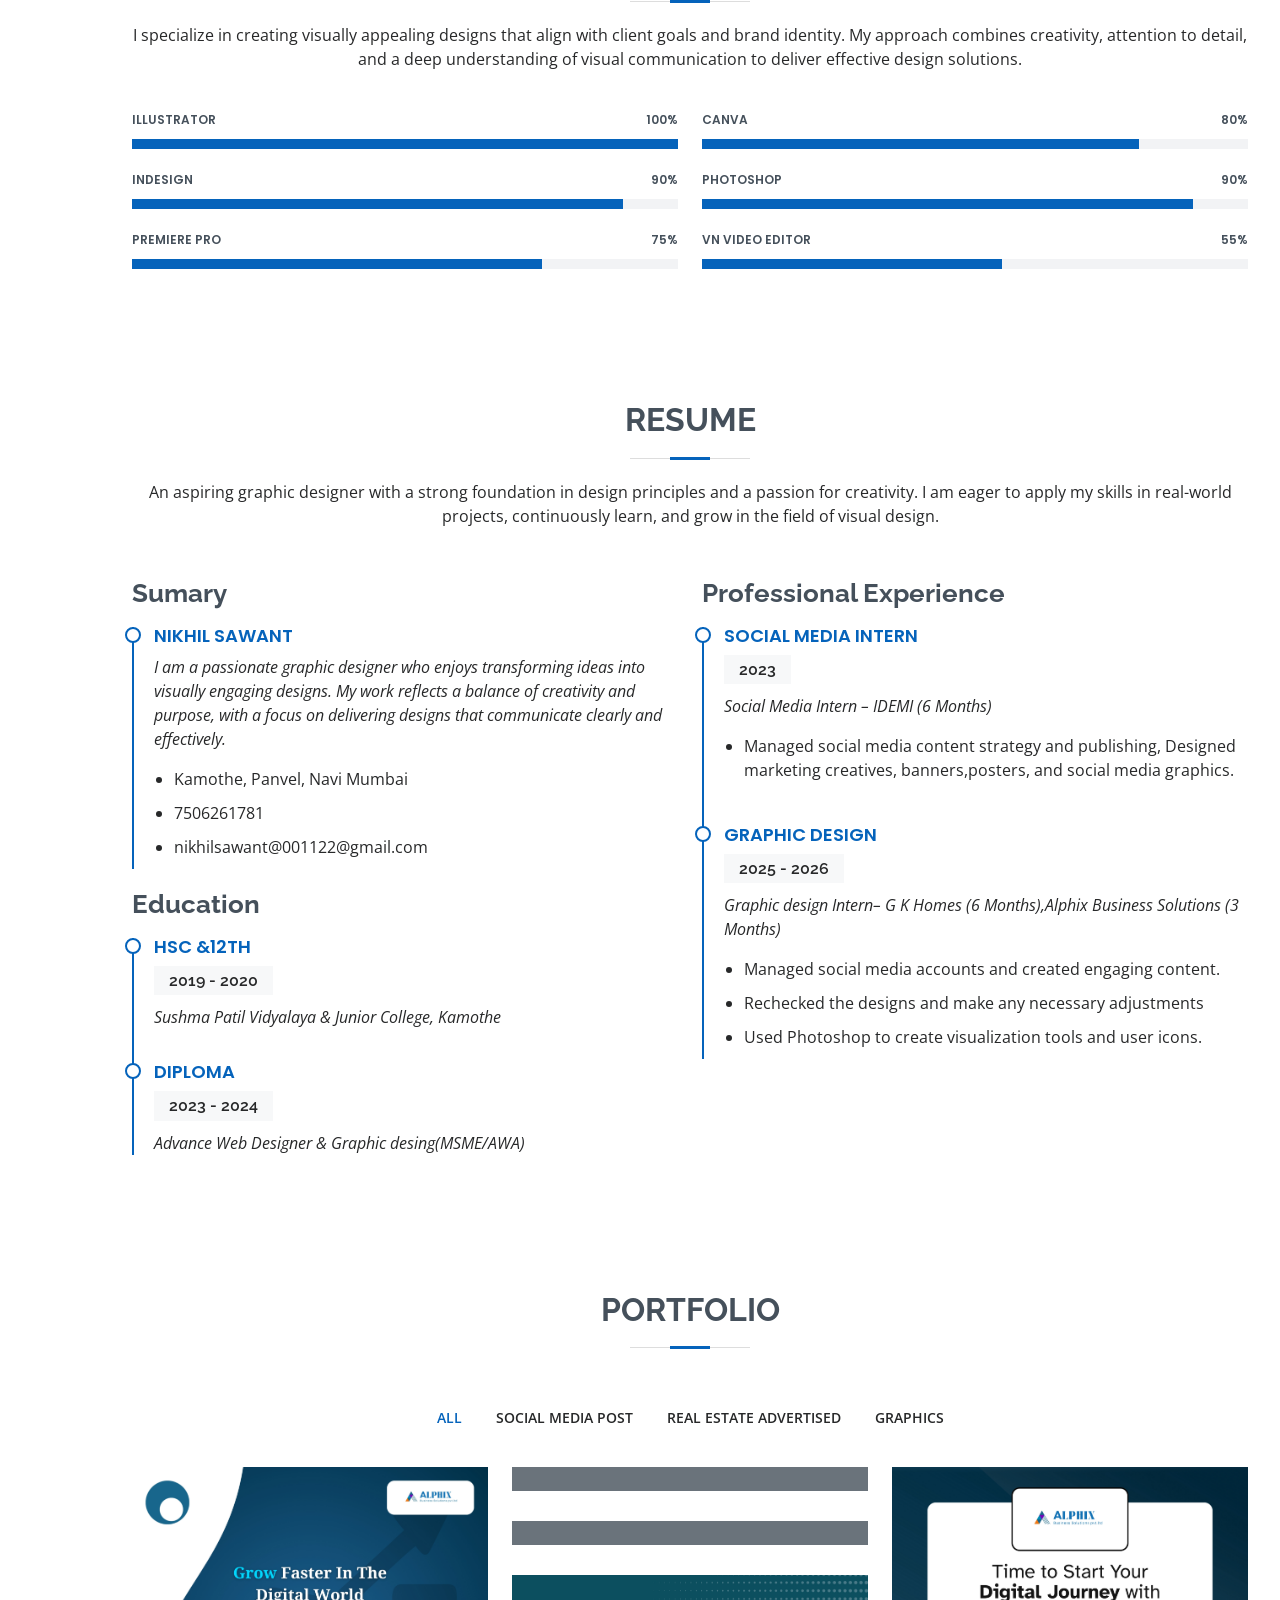
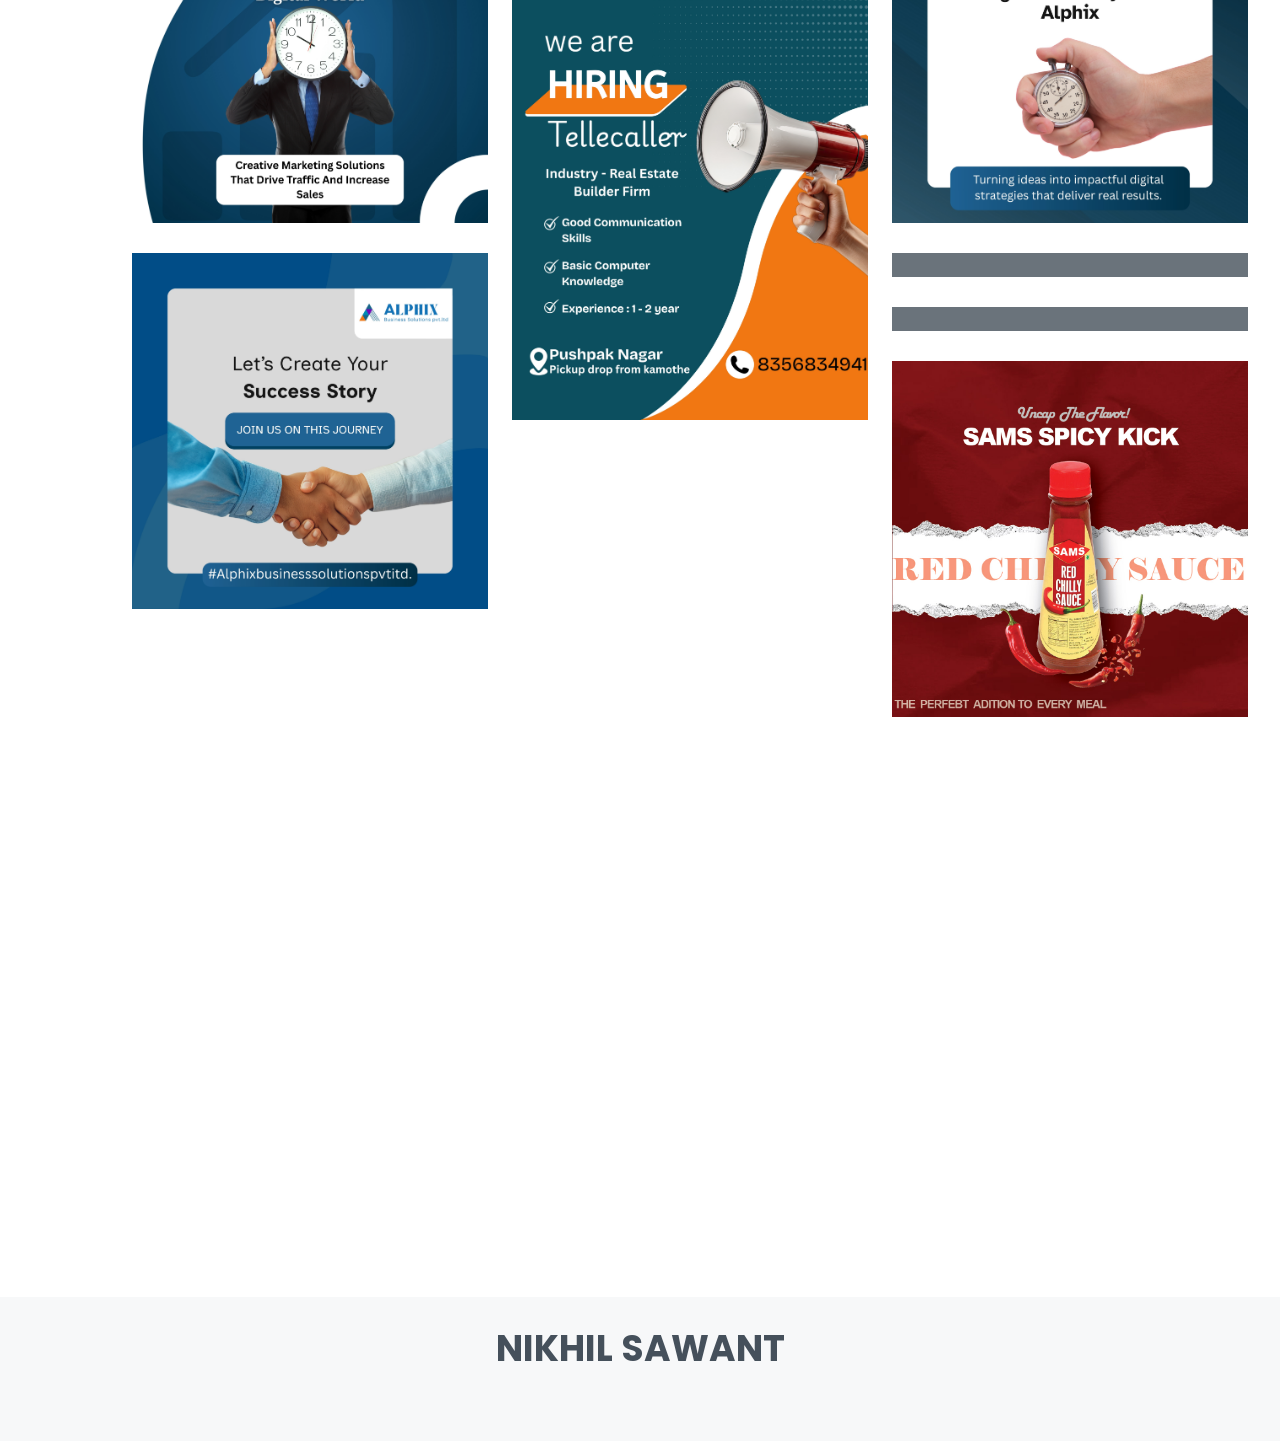
==== commit 1552c887: "Update index.html Hide more graphics button." ====
--- a/index.html
+++ b/index.html
@@ -546,12 +546,12 @@
         </div>
 
       </div>
-      <div>
+      <!--div>
 
   <button class="button button1"><a href="https:https://drive.google.com/drive/folders/1R4wTGYbaD-_r4D_vENyUX7_kz5o2reiZ?usp=sharing">More Graphics</button>
 
 
-</div>
+      </div-->
     </section><!-- End Portfolio Section -->
 
 
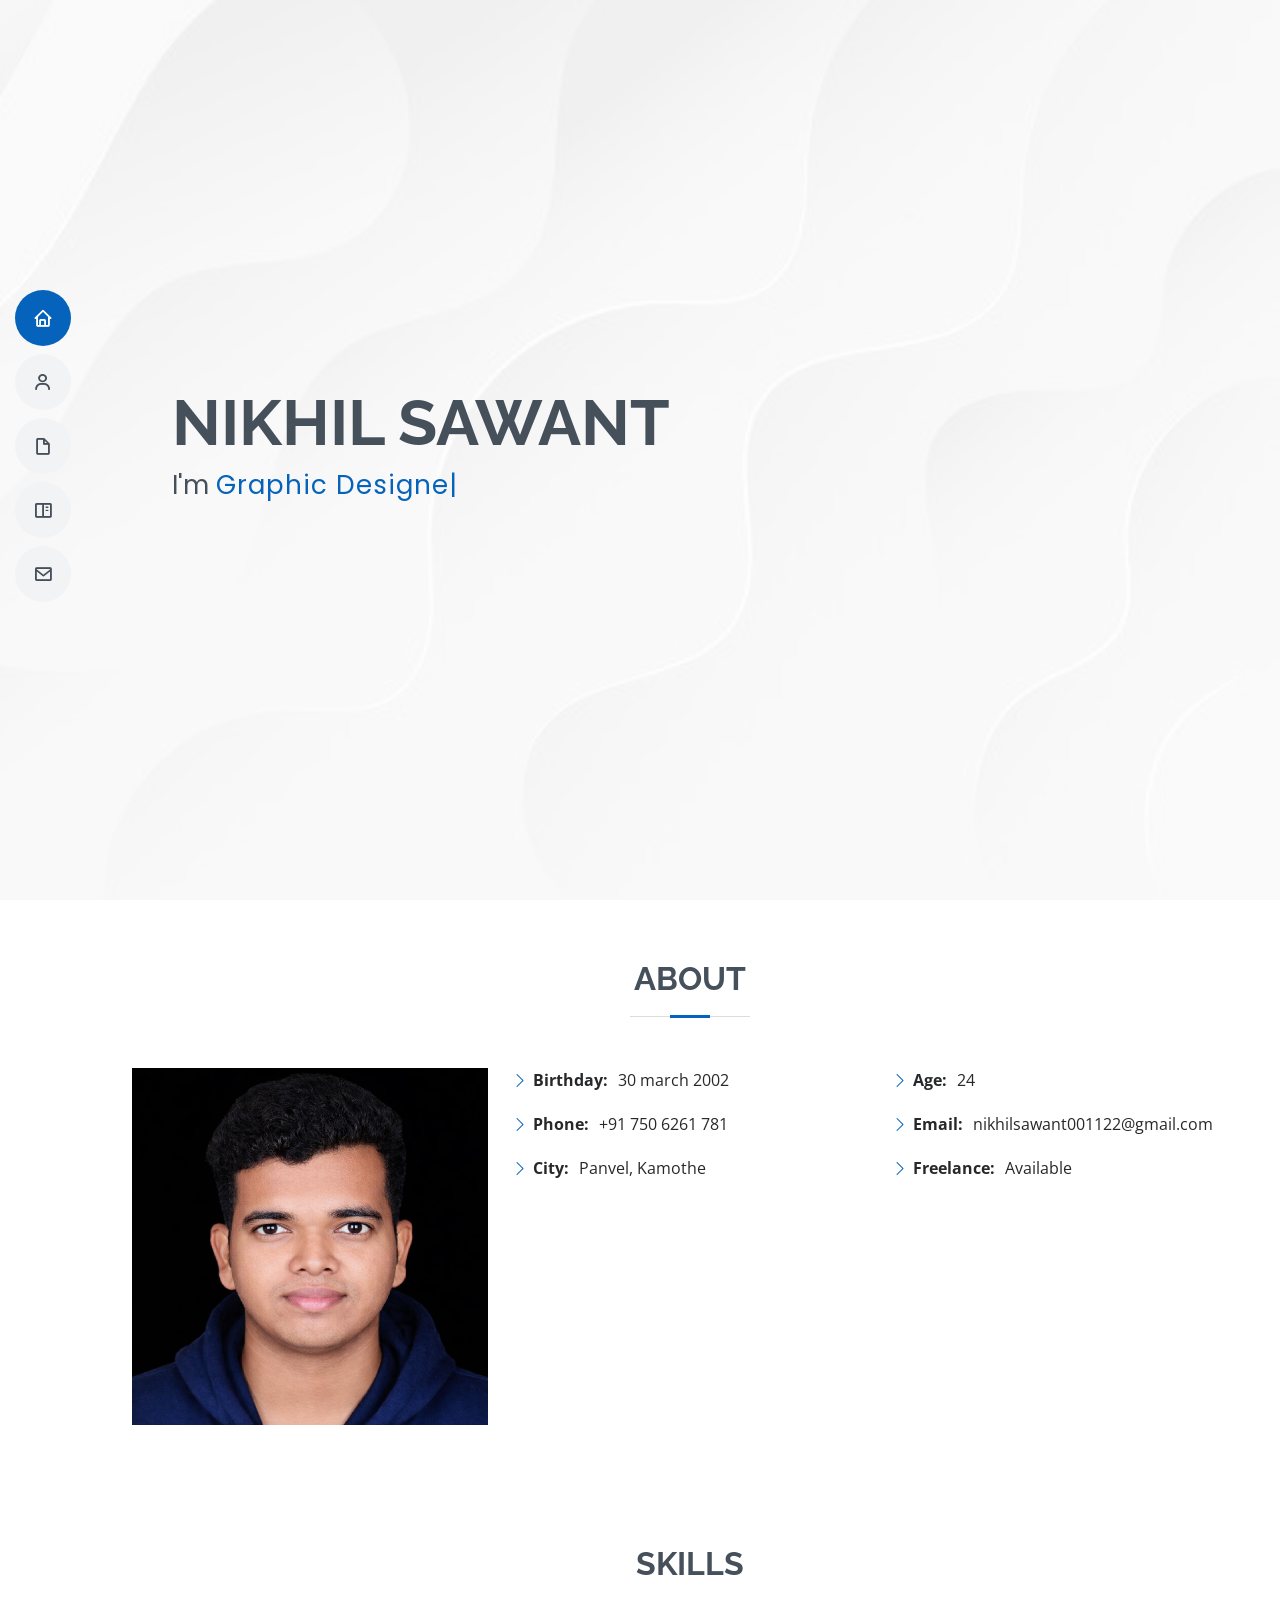
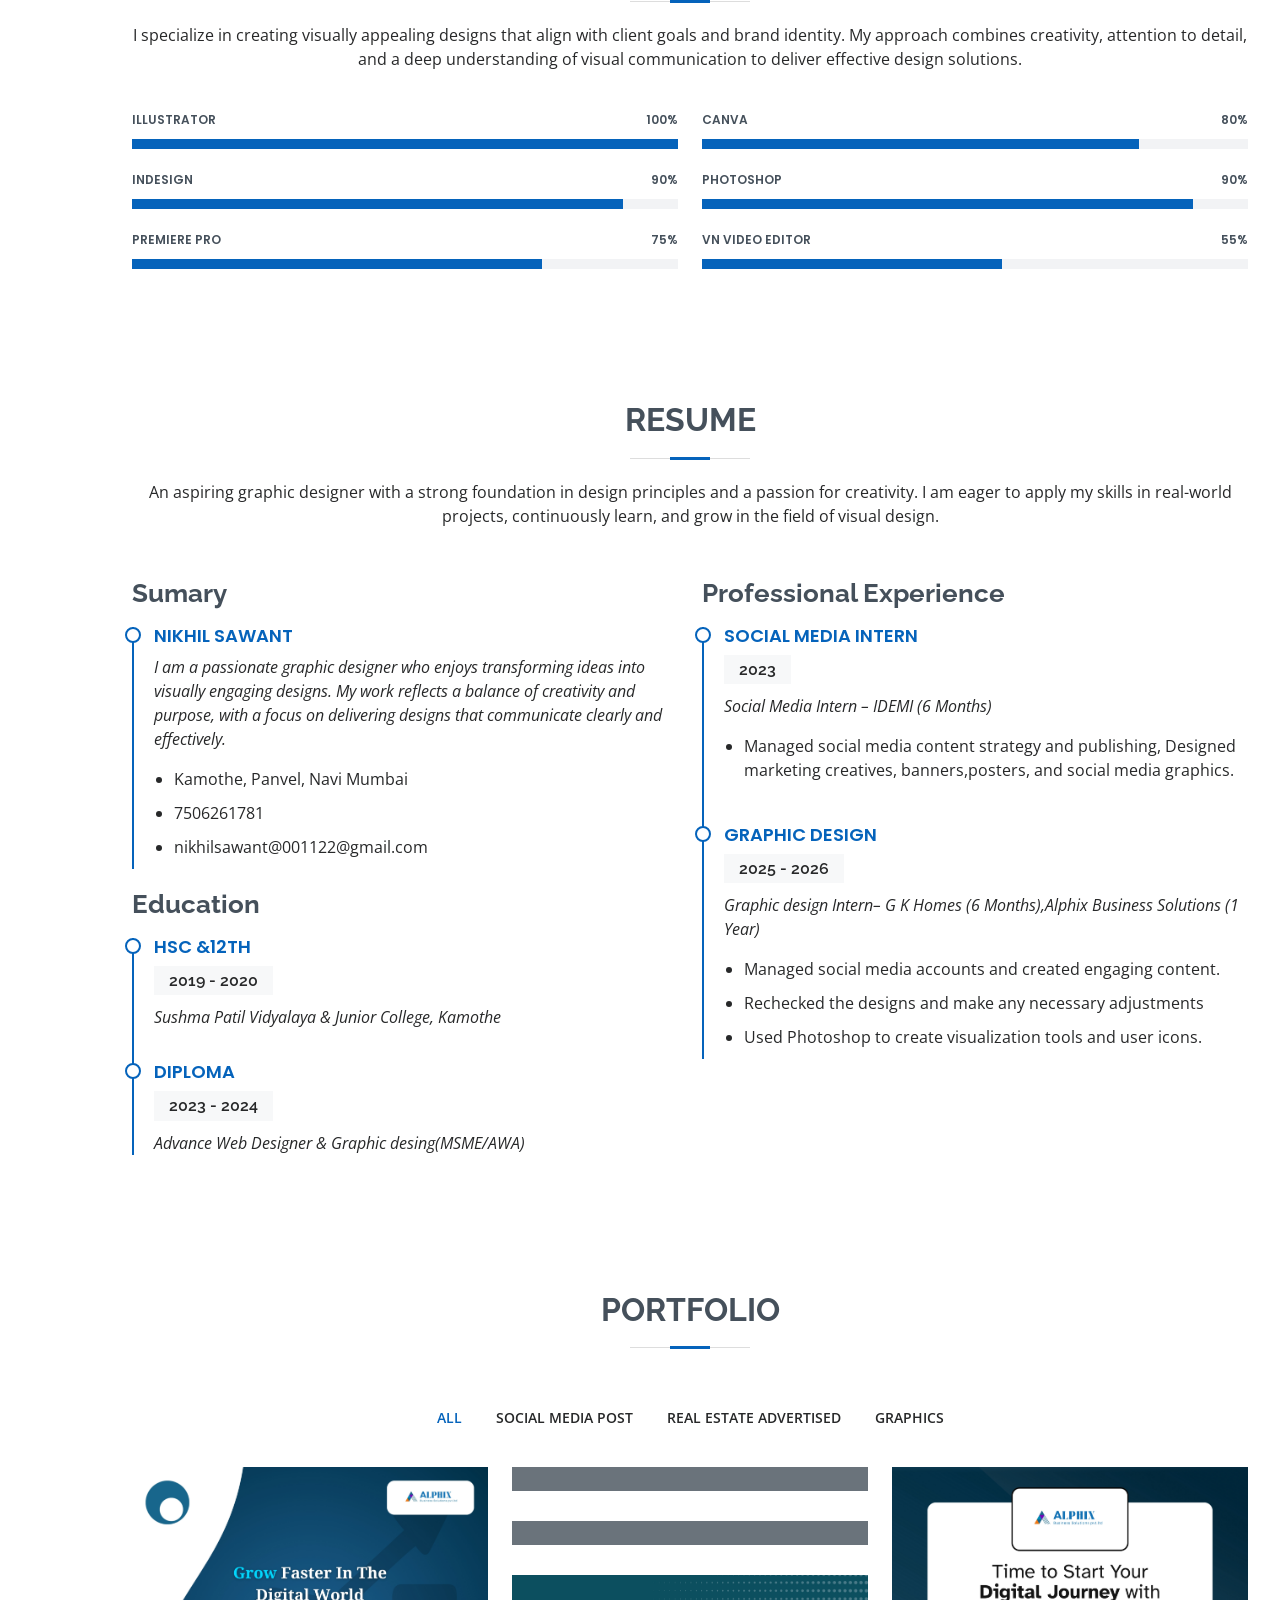
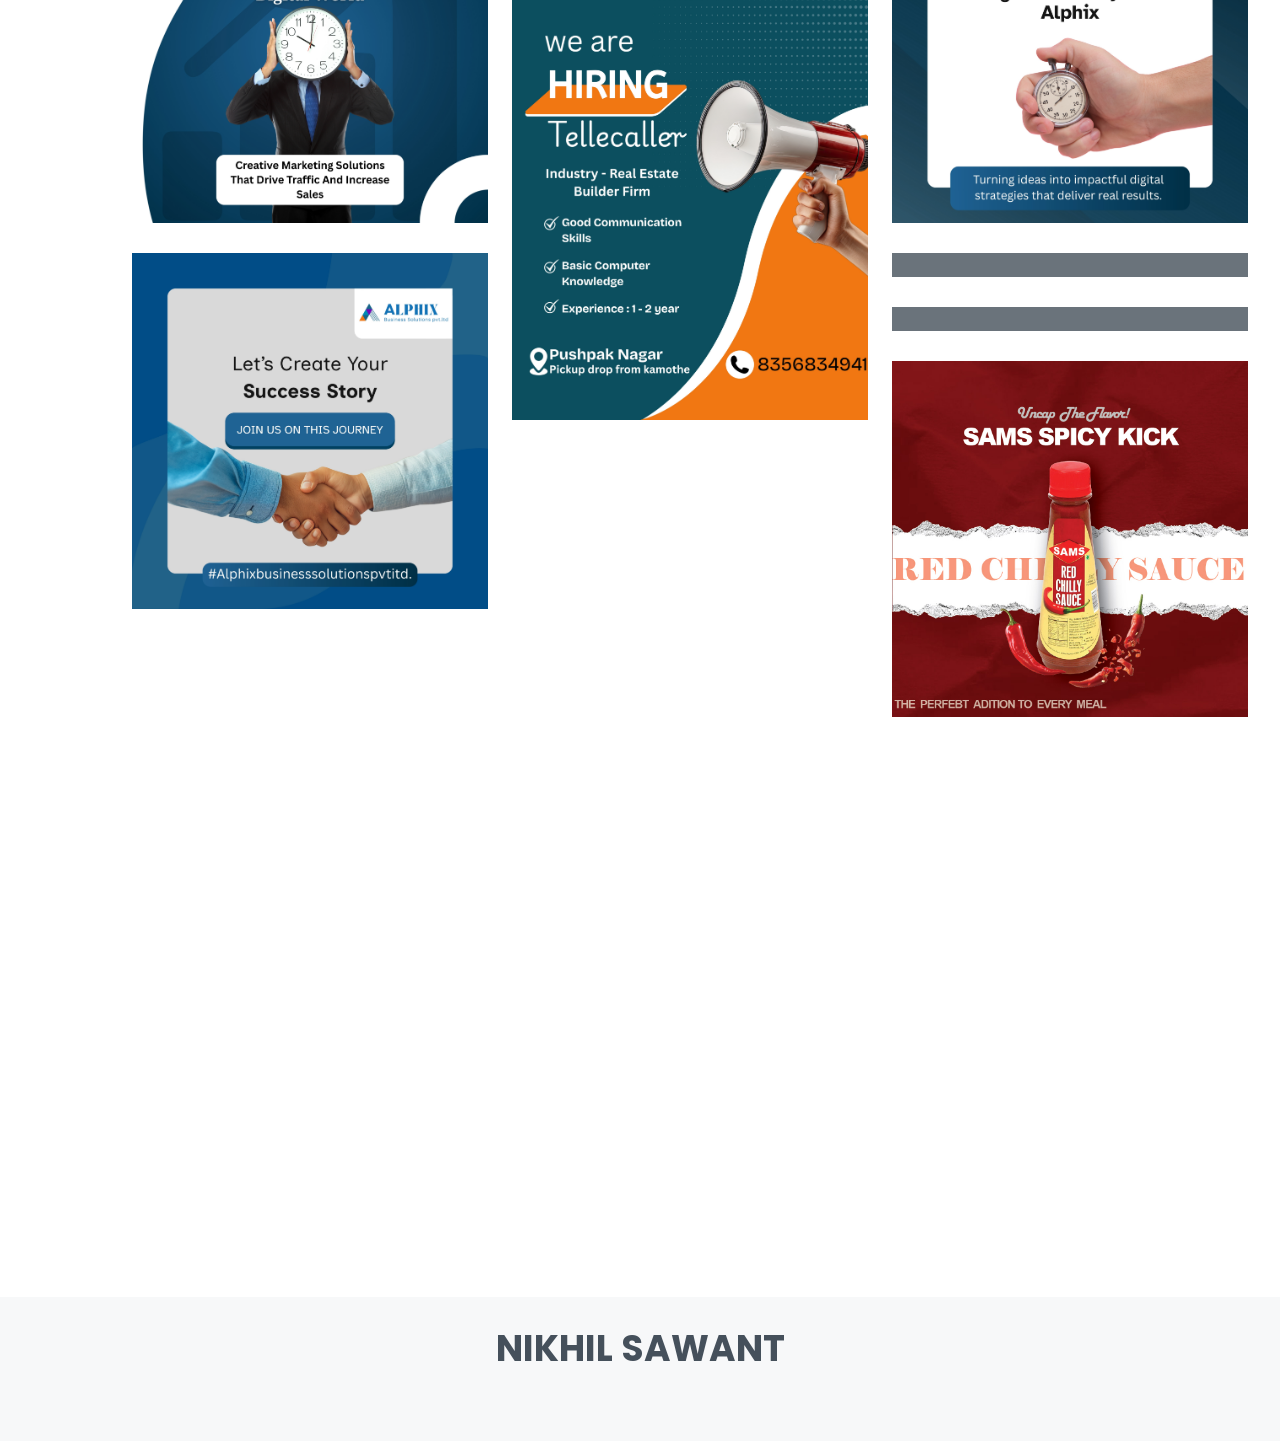
==== commit 449e4788: "Update index.html ad work" ====
--- a/index.html
+++ b/index.html
@@ -358,7 +358,7 @@
             <div class="resume-item">
               <h4>Graphic Design </h4>
               <h5>2025 - 2026</h5>
-              <p><em>Graphic design Intern– G K Homes (6 Months),Alphix Business Solutions (3 Months)</em></p>
+              <p><em>Graphic design Intern– G K Homes (6 Months),Alphix Business Solutions (1 Year)</em></p>
               <ul>
                 <li>Managed social media accounts and created engaging content.</li>
                 <li>Rechecked the designs and make any necessary adjustments</li>
@@ -533,7 +533,7 @@
             <div class="portfolio-wrap">
               <img src="assets/img/portfolio/1-01.jpg" class="img-fluid" alt="">
               <div class="portfolio-info">
-                <h4>GraphicsGraphics</h4>
+                <h4>Graphics</h4>
                 <p>Graphics</p>
                 <div class="portfolio-links">
                   <a href="assets/img/portfolio/1-01.jpg" data-gallery="portfolioGallery" class="portfolio-lightbox" title="Web 3"><i class="bx bx-plus"></i></a>
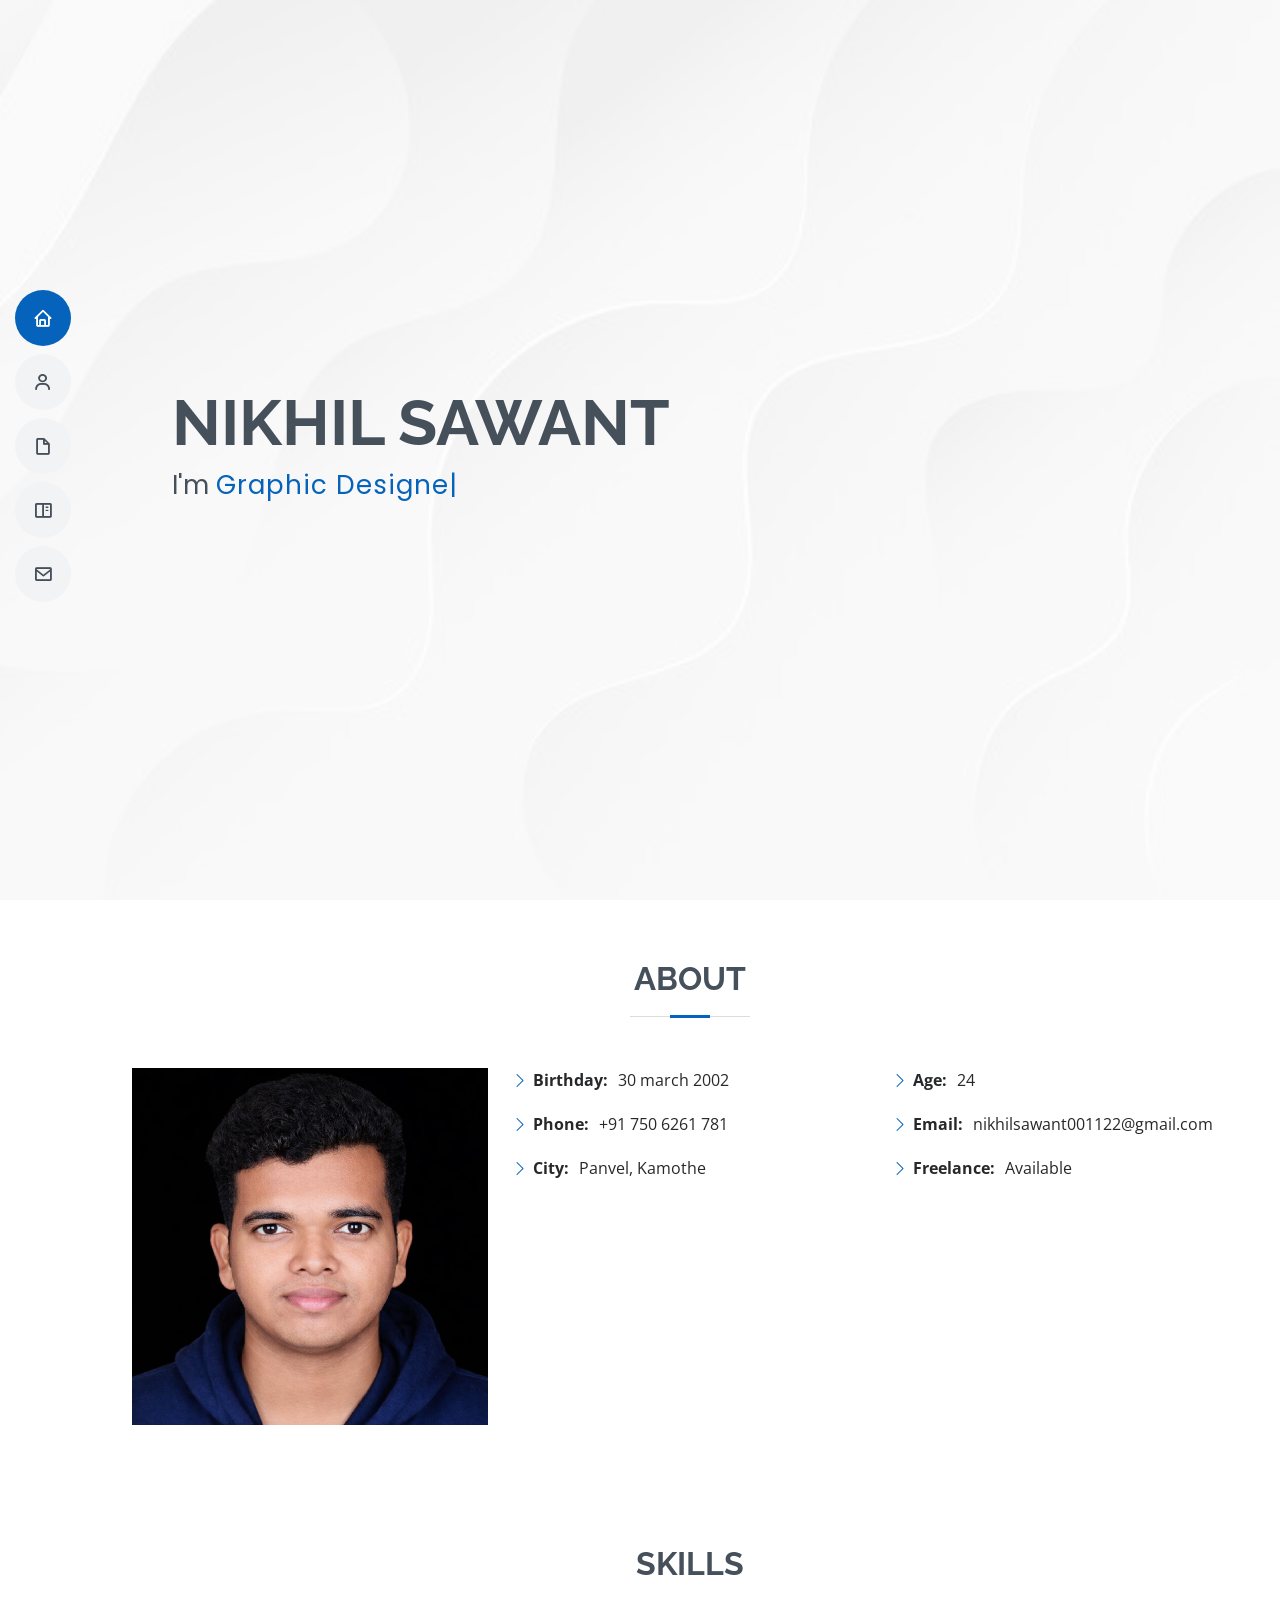
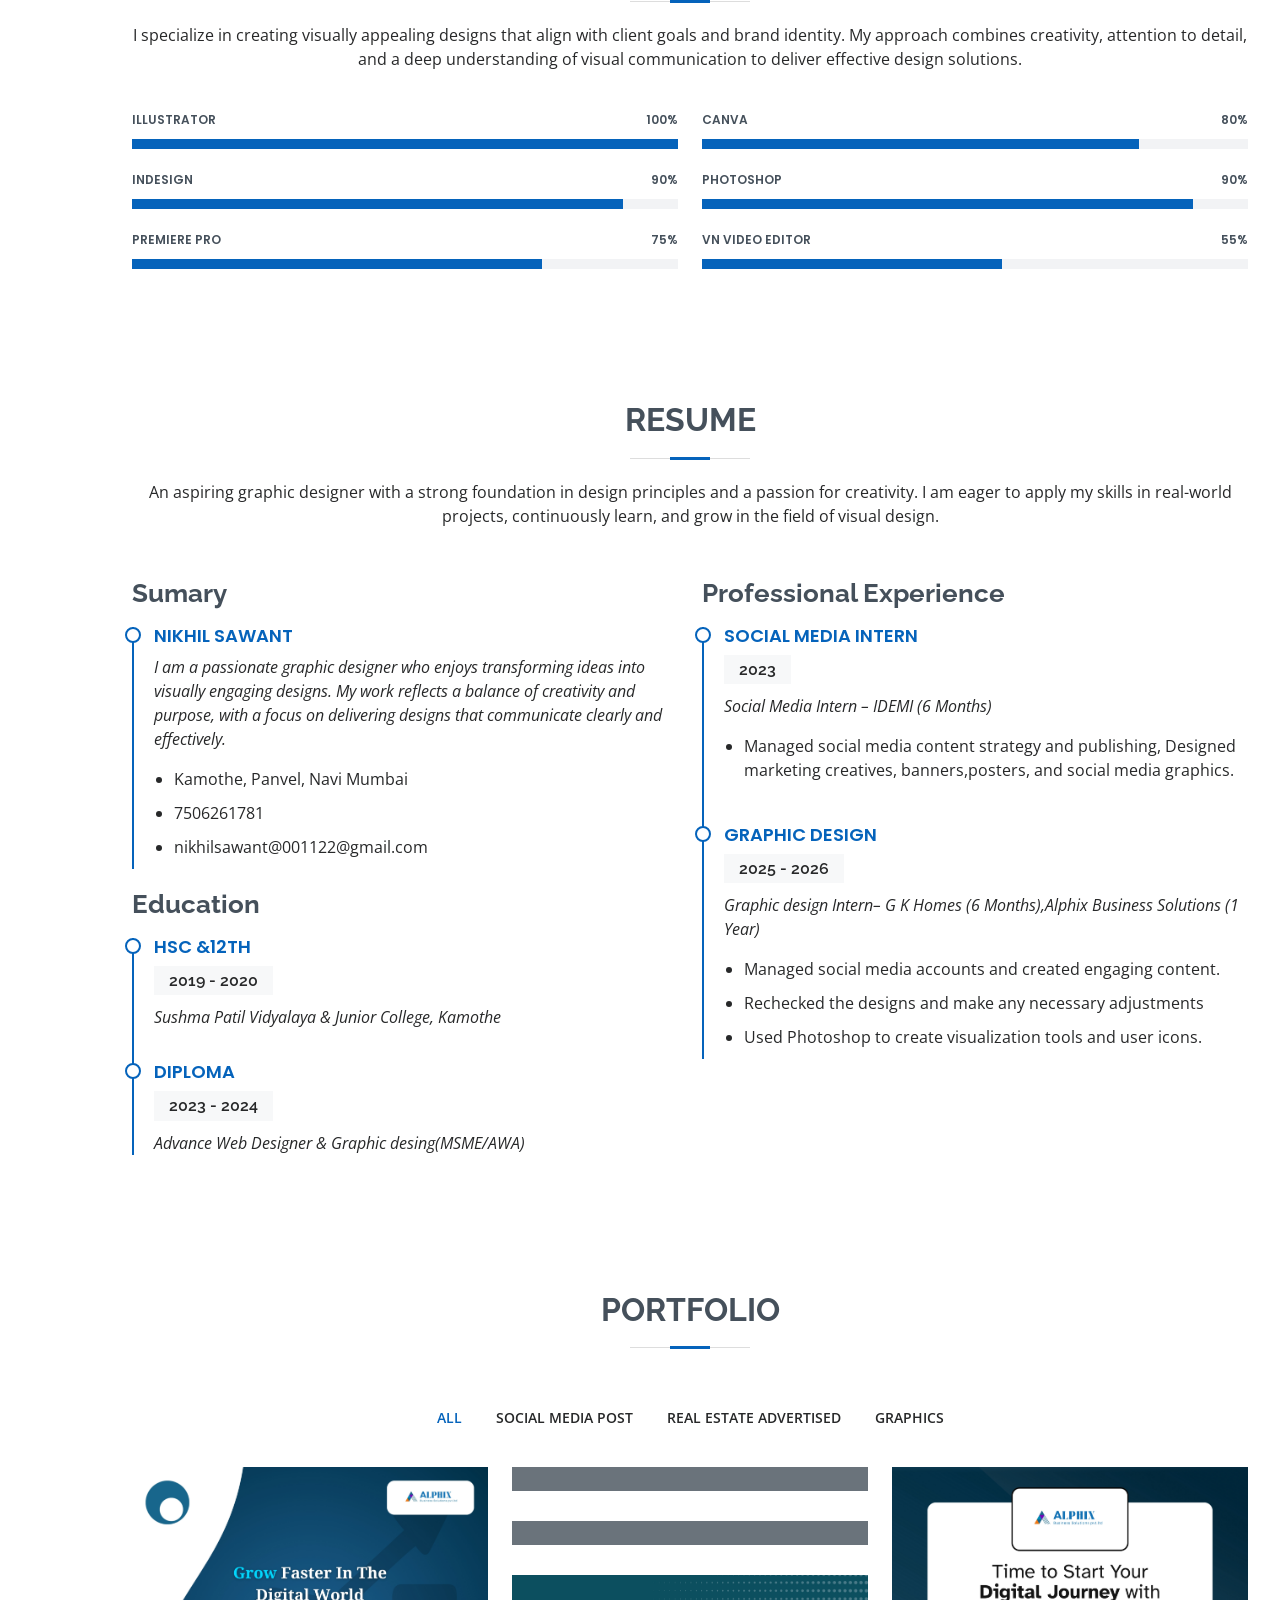
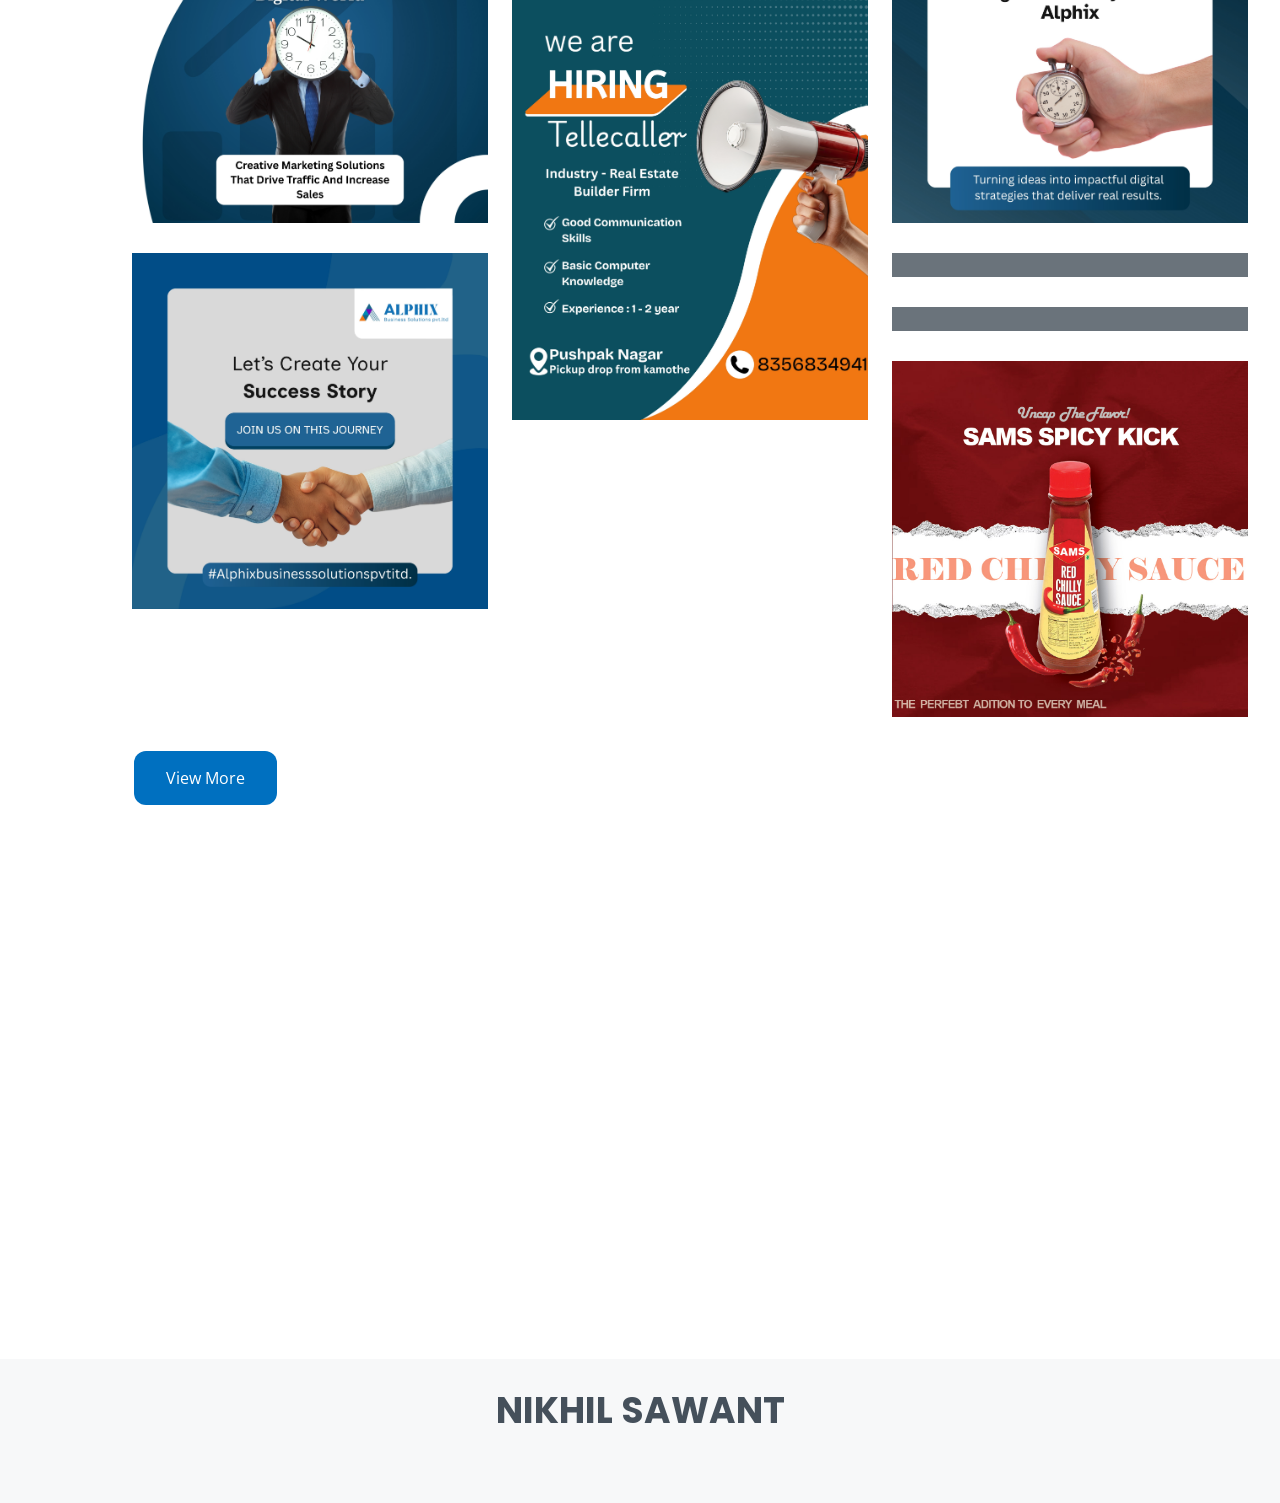
==== commit c0e2fdce: "view more button added" ====
--- a/index.html
+++ b/index.html
@@ -51,14 +51,13 @@
 }
 
 .button1 {
-  background-color: white; 
-  color: black; 
-  border: 2px solid #0070C0;
+  background-color: #0070C0; 
+  color: white;
   border-radius: 12px;
 }
 
 .button1:hover {
-  background-color: #fcfcfc;
+  background-color: #1c91e4;
   color: white;
 }
 
@@ -545,6 +544,8 @@
 
         </div>
 
+        <a href="more-portfolio.html" class="button button1">View More</a>
+
       </div>
       <!--div>
 
@@ -552,6 +553,7 @@
 
 
       </div-->
+      
     </section><!-- End Portfolio Section -->
 
 
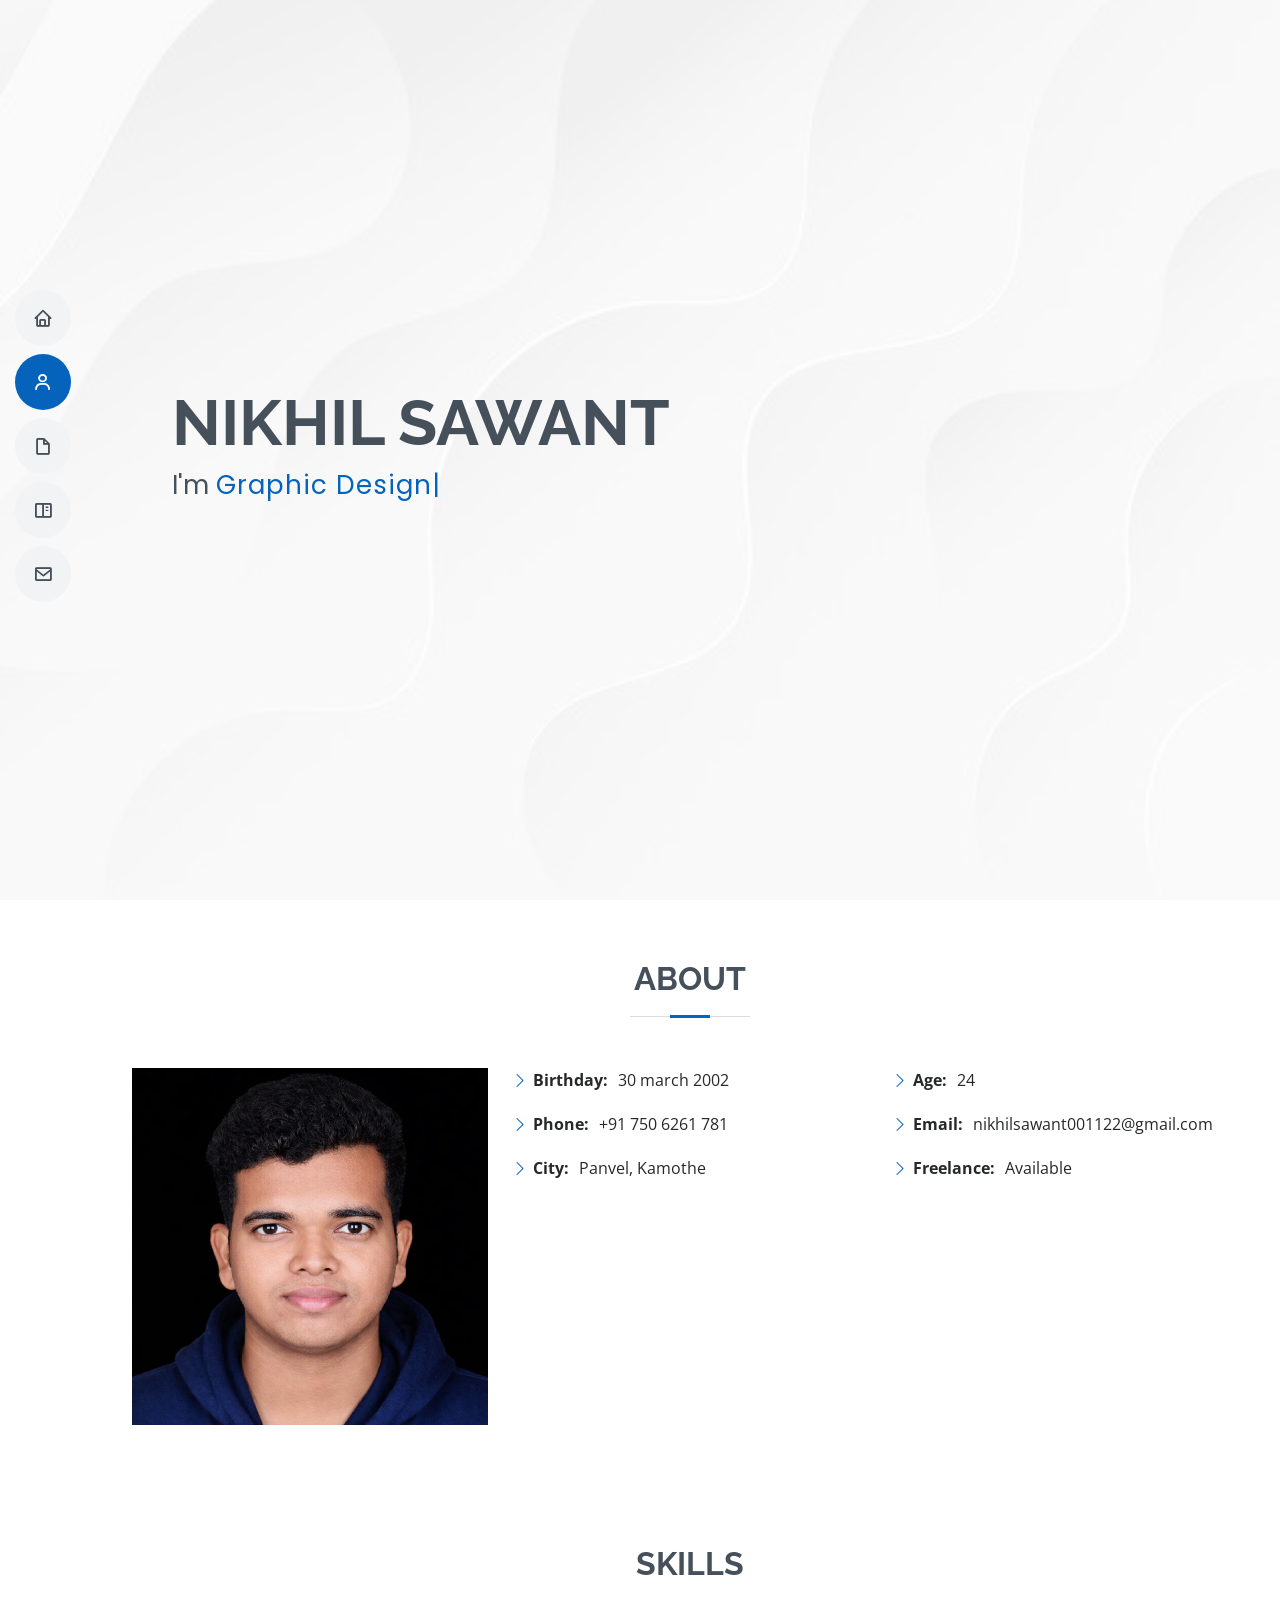
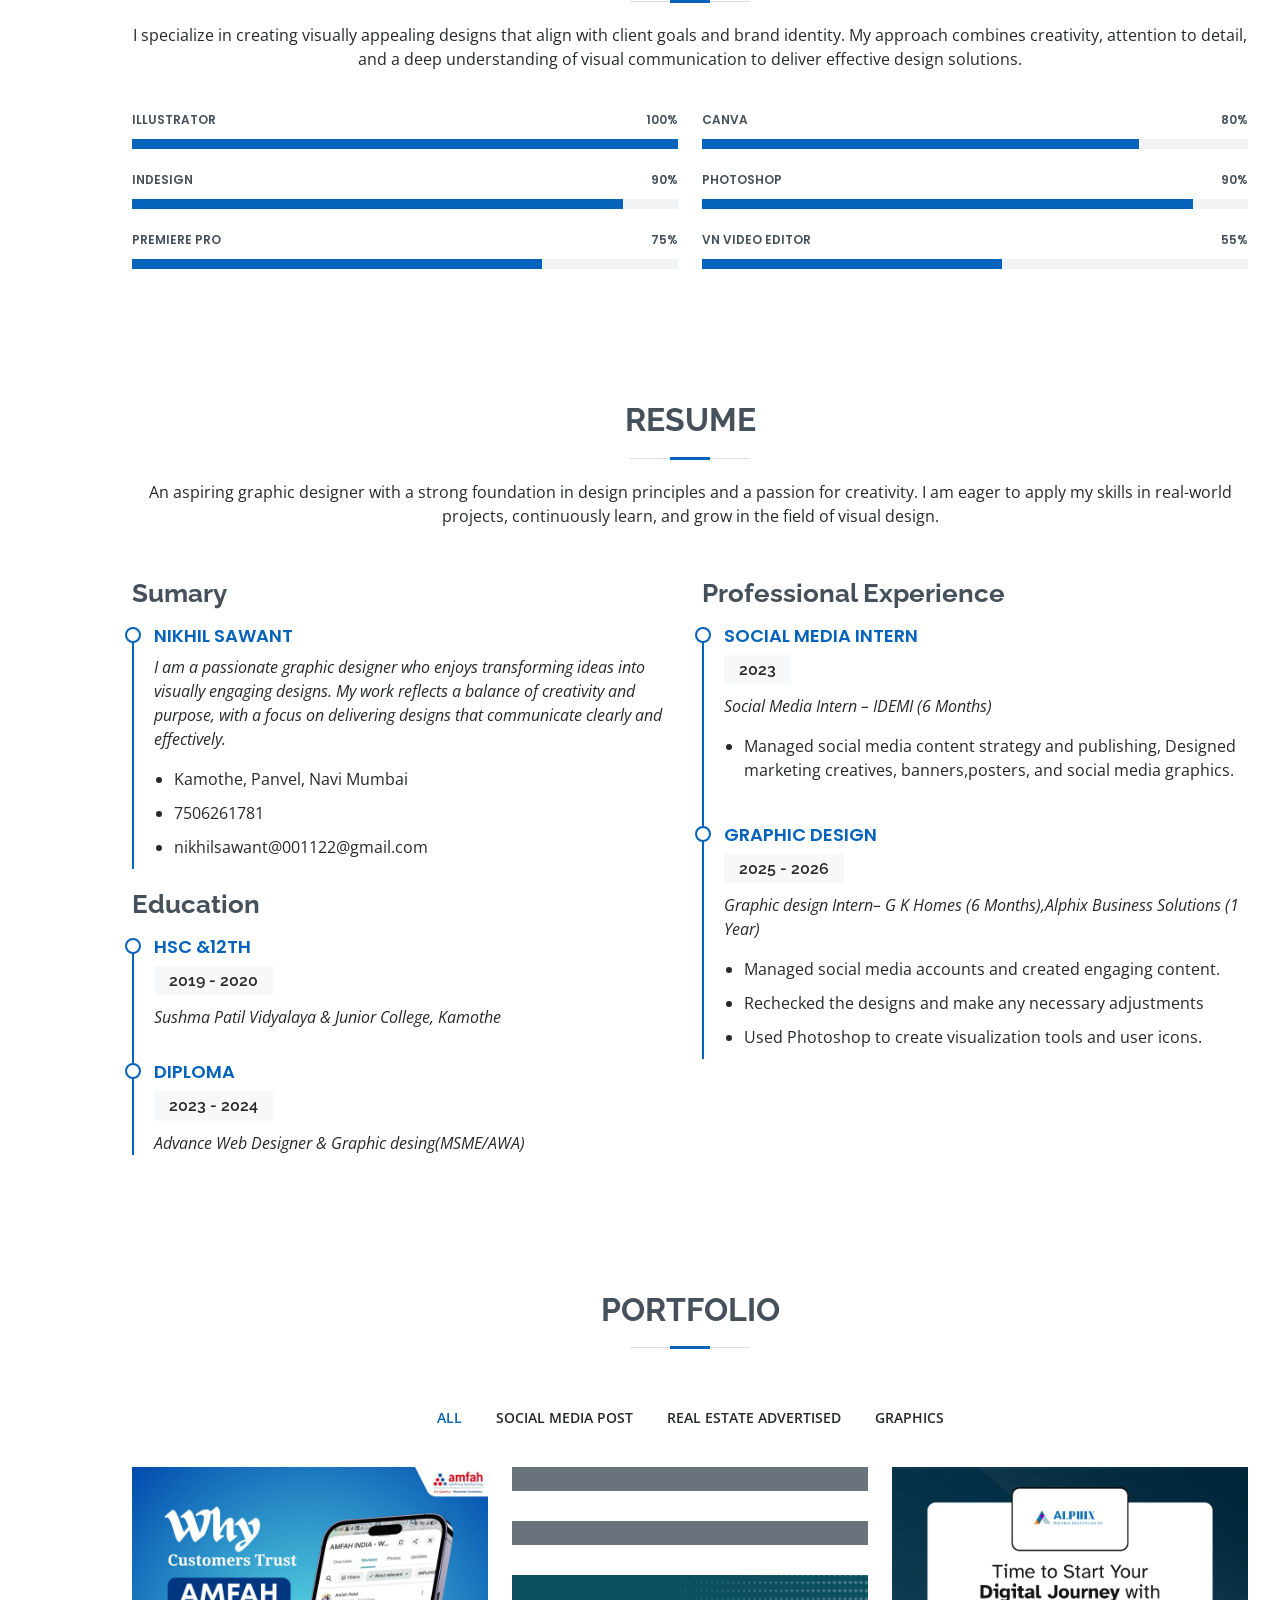
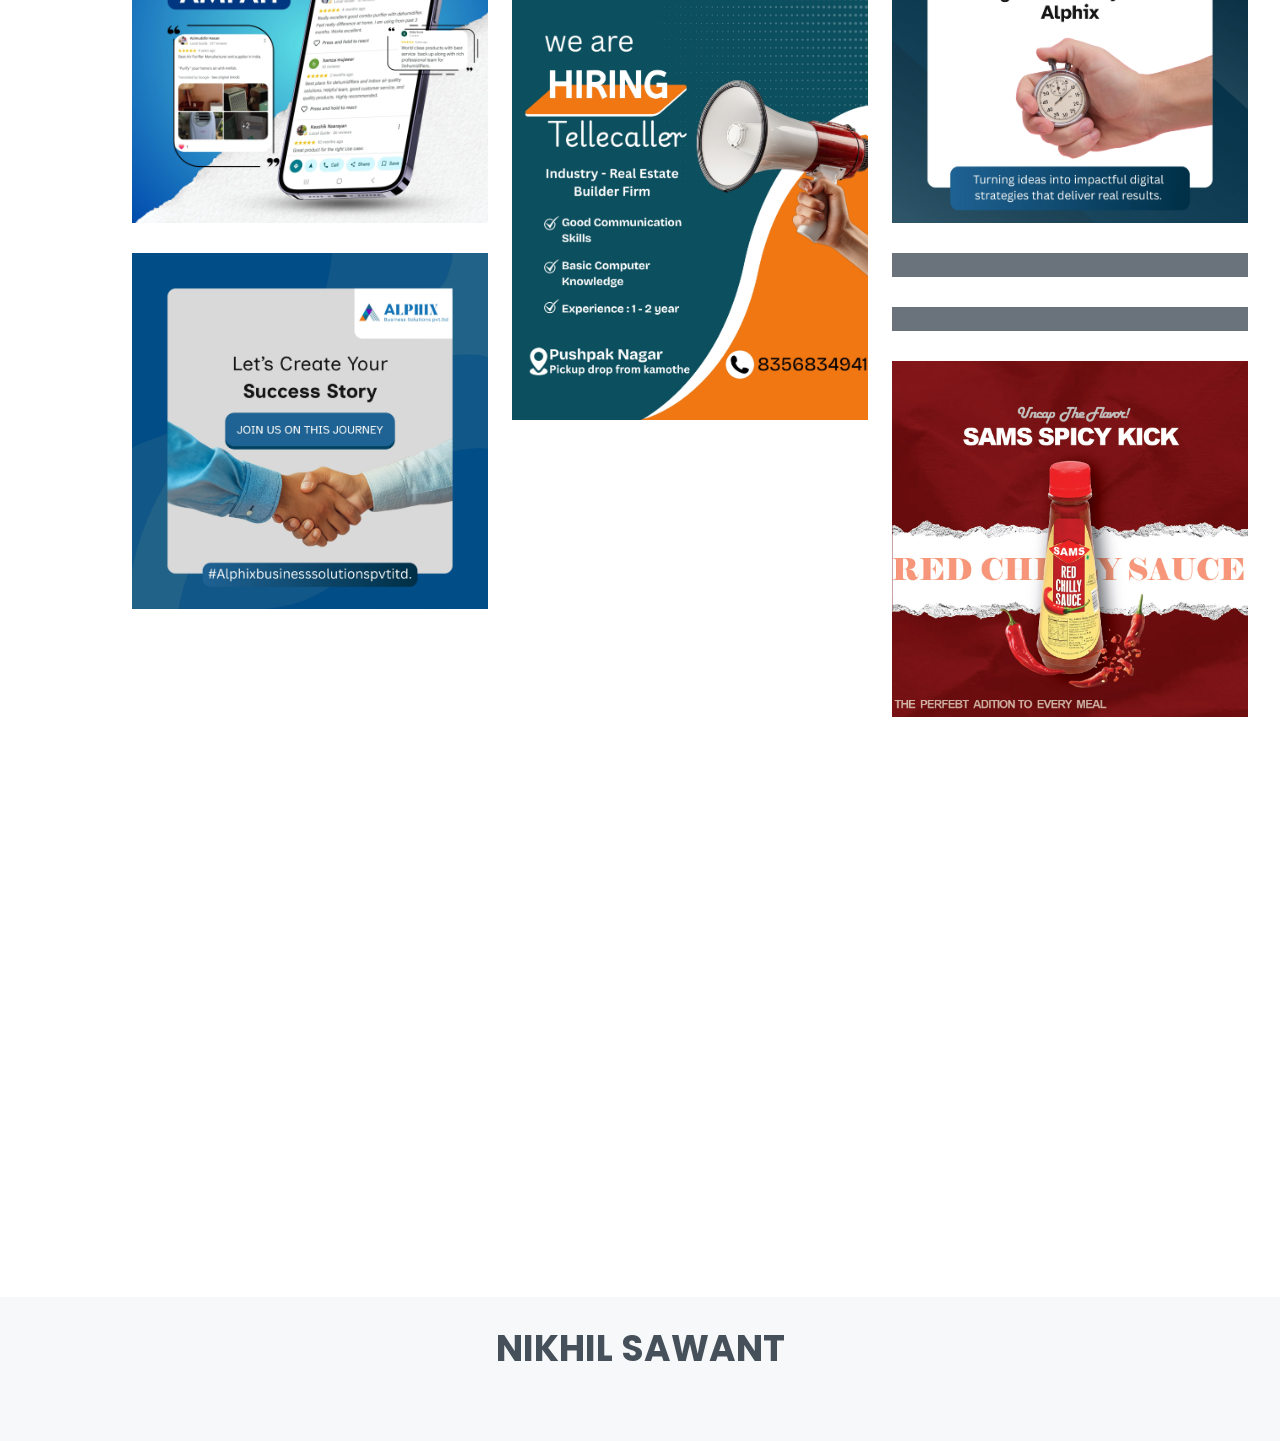
==== commit 87436430: "removed view more button removed and changed the first image from portfolio" ====
--- a/index.html
+++ b/index.html
@@ -446,12 +446,12 @@
 
           <div class="col-lg-4 col-md-6 portfolio-item filter-app">
             <div class="portfolio-wrap">
-              <img src="assets/img/portfolio/11.jpg" class="img-fluid" alt="">
+              <img src="assets/img/portfolio/11.jpg?v=2" class="img-fluid" alt="">
               <div class="portfolio-info">
                 <h4>Social Media Post</h4>
                 <p>Social Media Post</p>
                 <div class="portfolio-links">
-                  <a href="assets/img/portfolio/11.jpg" data-gallery="portfolioGallery" class="portfolio-lightbox" title="Social Media Post"><i class="bx bx-plus"></i></a>
+                  <a href="assets/img/portfolio/11.jpg?v=2" data-gallery="portfolioGallery" class="portfolio-lightbox" title="Social Media Post"><i class="bx bx-plus"></i></a>
                   <!--a href="portfolio-details.html" class="portfolio-details-lightbox" data-glightbox="type: external" title="Portfolio Details"><i class="bx bx-link"></i></a-->
                 </div>
               </div>
@@ -544,7 +544,7 @@
 
         </div>
 
-        <a href="more-portfolio.html" class="button button1">View More</a>
+        <!-- <a href="more-portfolio.html" class="button button1">View More</a> -->
 
       </div>
       <!--div>
